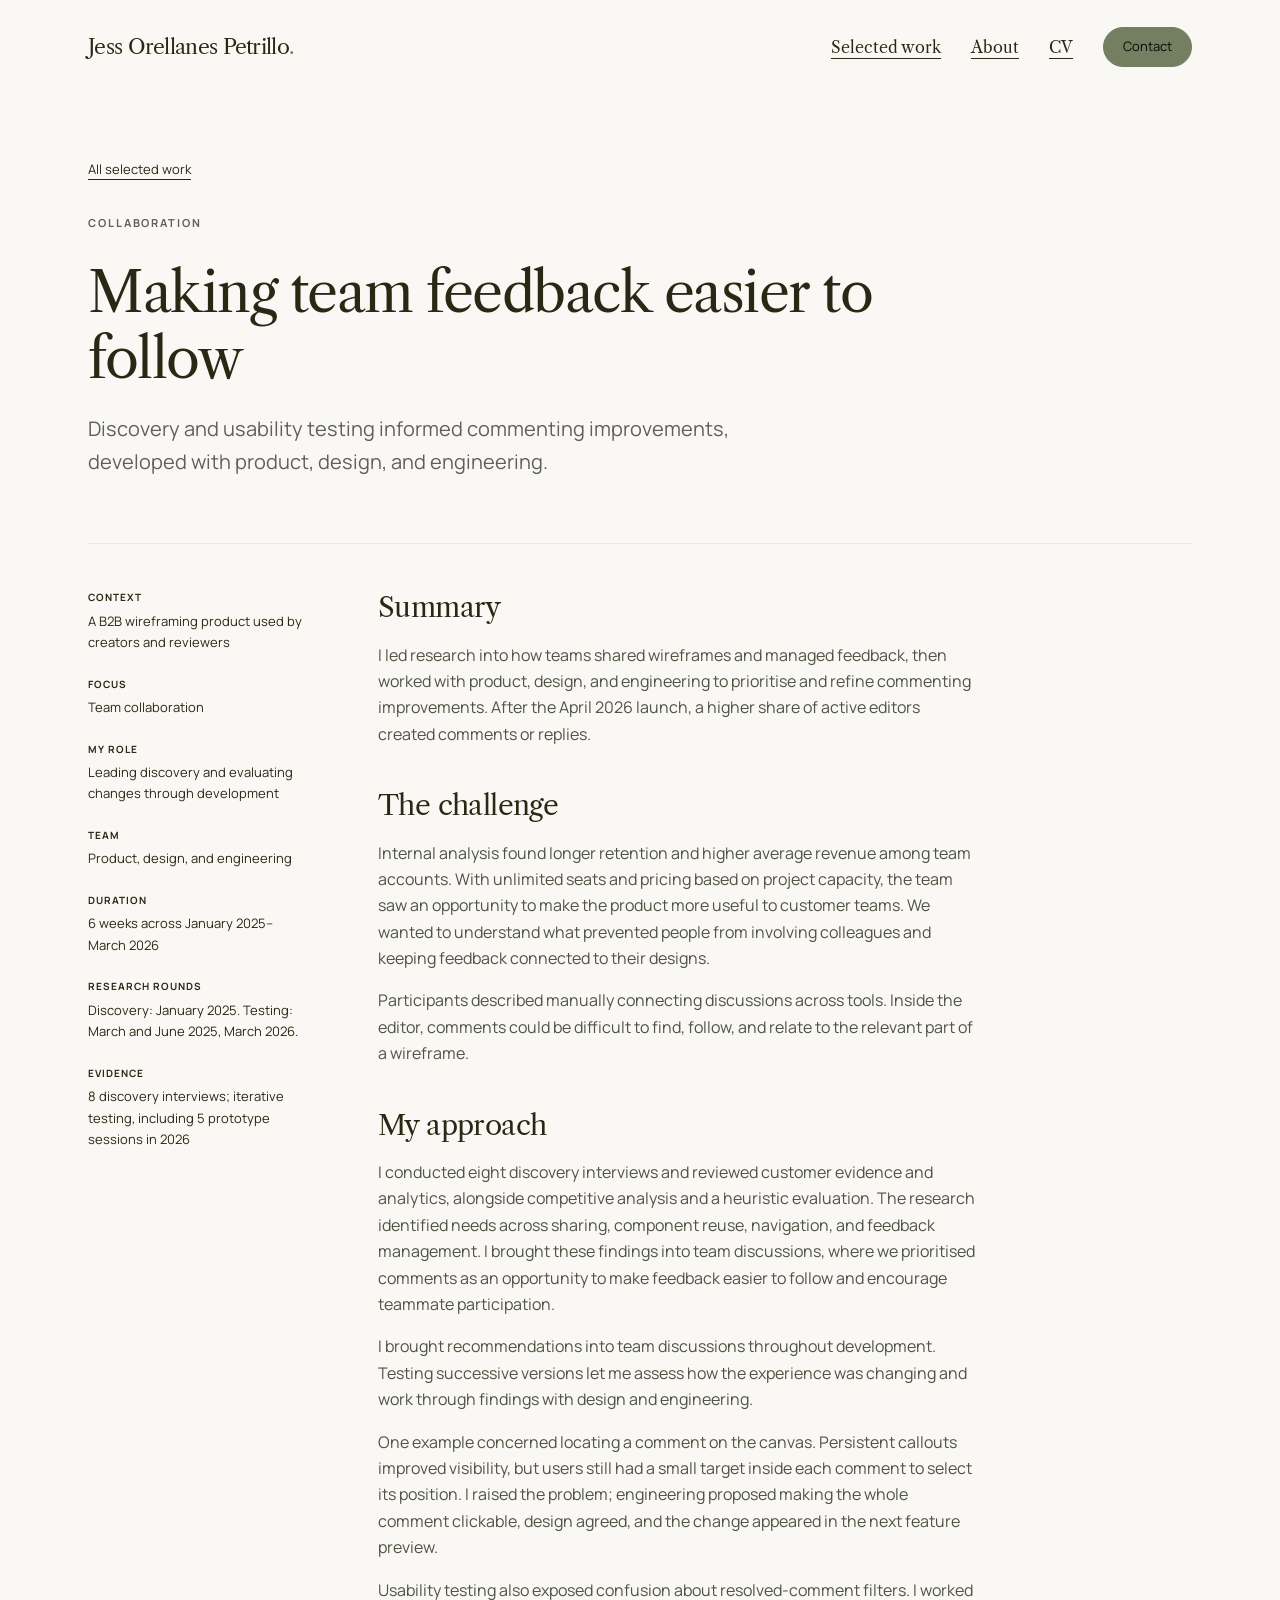
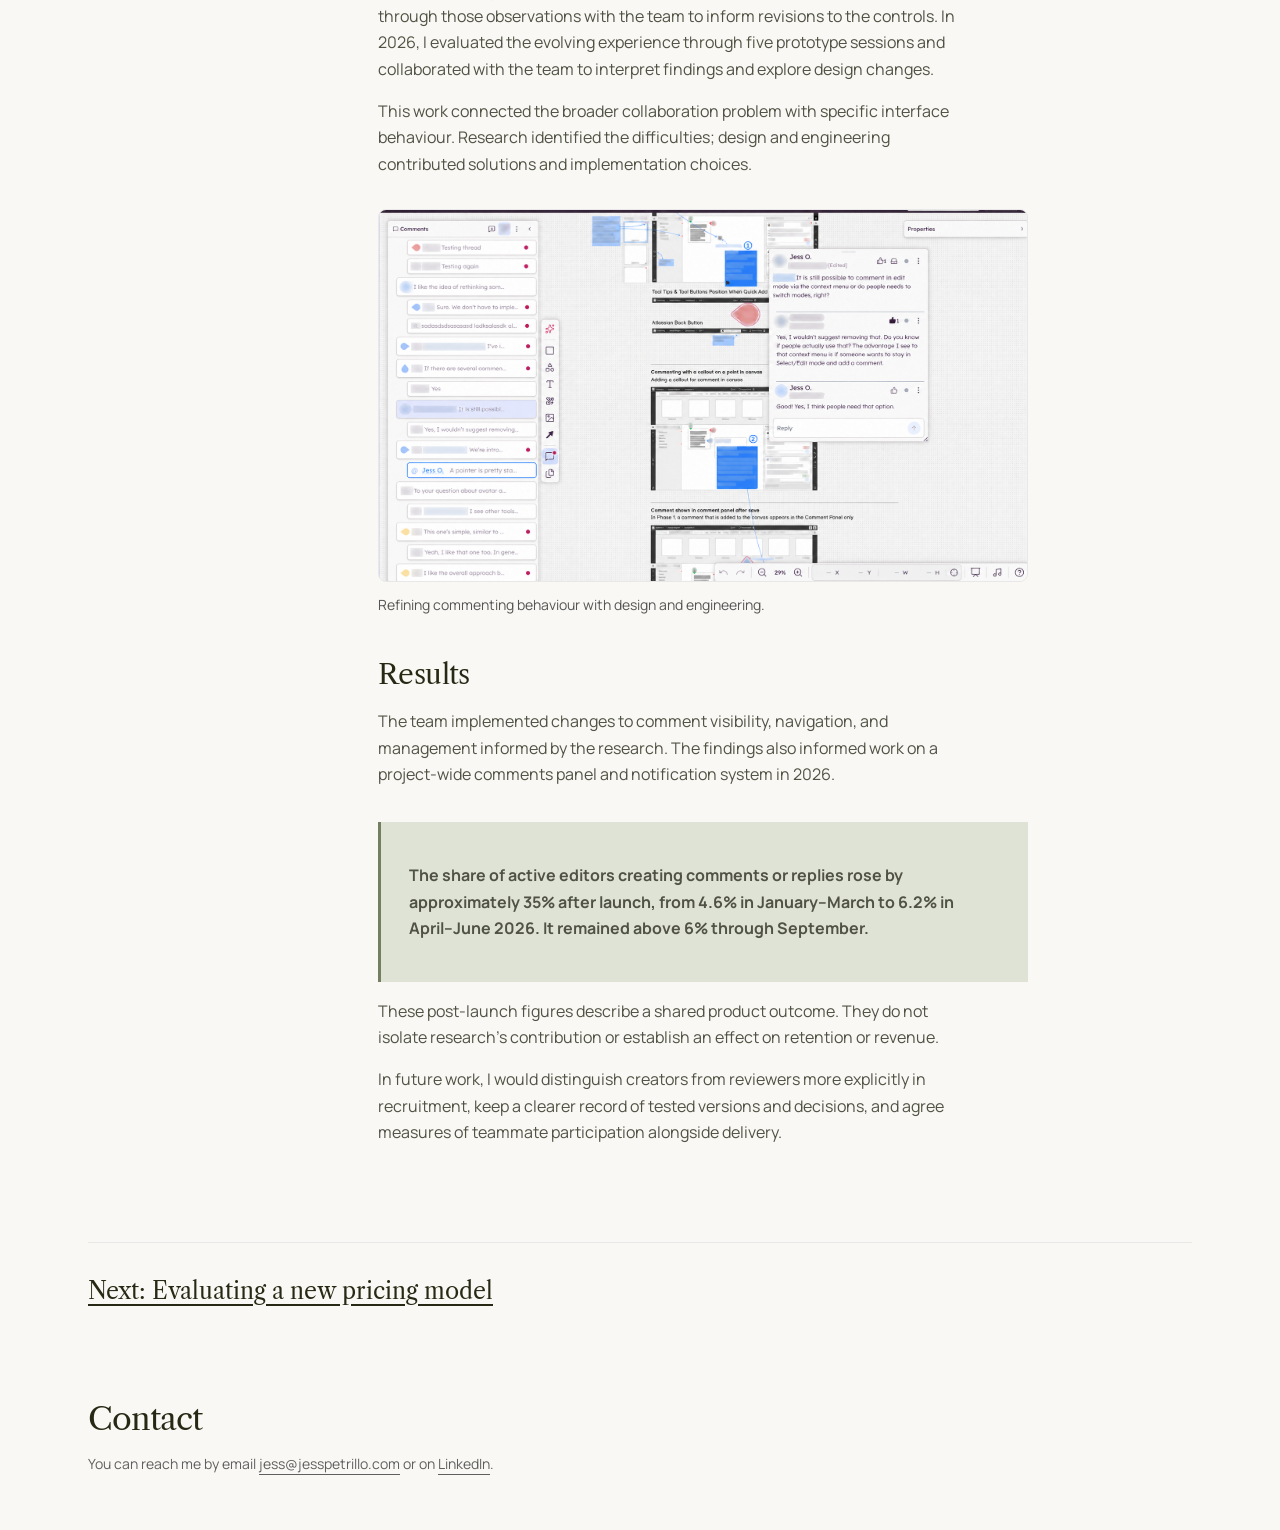
==== collaboration.html @ 315841e5 "Move portfolio site from ChatGPT Sites to GitHub Pages Replaces the 2021 placeholder with the curren" ====
<!doctype html><html lang="en"><head><meta charset="utf-8"><meta name="viewport" content="width=device-width,initial-scale=1"><title>Making team feedback easier to follow | Jess Orellanes Petrillo</title><meta name="description" content="Discovery and usability testing informed commenting improvements, developed with product, design, and engineering."><meta name="theme-color" content="#eae7dc"><link rel="icon" href="/assets/favicon.svg" type="image/svg+xml"><link rel="stylesheet" href="/assets/style.css"></head><body><a class="skip" href="#main">Skip to content</a><div class="wrap"><header><a class="brand" href="/">Jess Orellanes Petrillo<span>.</span></a><nav aria-label="Main navigation"><a href="/#work">Selected work</a><a href="/#about">About</a><a class="cv-nav" href="/assets/Jess-Orellanes-Petrillo-CV.pdf" target="_blank" rel="noopener">CV</a><a class="nav-contact" href="#contact">Contact</a></nav></header></div><main id="main" class="wrap"><section class="case-hero"><a class="back" href="/#work">All selected work</a><div class="eyebrow" style="margin-top:32px">Collaboration</div><h1>Making team feedback easier to follow</h1><p class="case-deck" style="--reading-measure:60.0ch">Discovery and usability testing informed commenting improvements, developed with product, design, and engineering.</p></section><div class="case-layout"><aside class="case-side" aria-label="Project overview"><p><strong>Context</strong>A B2B wireframing product used by creators and reviewers</p><p><strong>Focus</strong>Team collaboration</p><p><strong>My role</strong>Leading discovery and evaluating changes through development</p><p><strong>Team</strong>Product, design, and engineering</p><p><strong>Duration</strong>6 weeks across January 2025–March 2026</p><p><strong>Research rounds</strong>Discovery: January 2025. Testing: March and June 2025, March 2026.</p><p style="--reading-measure:60.0ch"><strong>Evidence</strong>8 discovery interviews; iterative testing, including 5 prototype sessions in 2026</p></aside><article class="case-body"><h2>Summary</h2><p style="--reading-measure:60.0ch">I led research into how teams shared wireframes and managed feedback, then worked with product, design, and engineering to prioritise and refine commenting improvements. After the April 2026 launch, a higher share of active editors created comments or replies.</p><h2>The challenge</h2><p style="--reading-measure:60.0ch">Internal analysis found longer retention and higher average revenue among team accounts. With unlimited seats and pricing based on project capacity, the team saw an opportunity to make the product more useful to customer teams. We wanted to understand what prevented people from involving colleagues and keeping feedback connected to their designs.</p><p style="--reading-measure:60.0ch">Participants described manually connecting discussions across tools. Inside the editor, comments could be difficult to find, follow, and relate to the relevant part of a wireframe.</p><h2>My approach</h2><p style="--reading-measure:60.0ch">I conducted eight discovery interviews and reviewed customer evidence and analytics, alongside competitive analysis and a heuristic evaluation. The research identified needs across sharing, component reuse, navigation, and feedback management. I brought these findings into team discussions, where we prioritised comments as an opportunity to make feedback easier to follow and encourage teammate participation.</p><p style="--reading-measure:60.0ch">I brought recommendations into team discussions throughout development. Testing successive versions let me assess how the experience was changing and work through findings with design and engineering.</p><p style="--reading-measure:60.0ch">One example concerned locating a comment on the canvas. Persistent callouts improved visibility, but users still had a small target inside each comment to select its position. I raised the problem; engineering proposed making the whole comment clickable, design agreed, and the change appeared in the next feature preview.</p><p style="--reading-measure:60.0ch">Usability testing also exposed confusion about resolved-comment filters. I worked through those observations with the team to inform revisions to the controls. In 2026, I evaluated the evolving experience through five prototype sessions and collaborated with the team to interpret findings and explore design changes.</p><p style="--reading-measure:60.0ch">This work connected the broader collaboration problem with specific interface behaviour. Research identified the difficulties; design and engineering contributed solutions and implementation choices.</p><figure class="case-stimulus"><a href="/assets/collaboration-comments.png" target="_blank" rel="noopener" aria-label="View full-size commenting discussion"><img src="/assets/collaboration-comments.png" alt="Comments panel and discussion about commenting behaviour alongside annotated interface examples." width="1658" height="949" loading="lazy"></a><figcaption>Refining commenting behaviour with design and engineering.</figcaption></figure><h2>Results</h2><p style="--reading-measure:60.0ch">The team implemented changes to comment visibility, navigation, and management informed by the research. The findings also informed work on a project-wide comments panel and notification system in 2026.</p><aside class="takeaway"><p style="--reading-measure:60.0ch"><strong>The share of active editors creating comments or replies rose by approximately 35% after launch, from 4.6% in January–March to 6.2% in April–June 2026. It remained above 6% through September.</strong></p></aside><p style="--reading-measure:60.0ch">These post-launch figures describe a shared product outcome. They do not isolate research’s contribution or establish an effect on retention or revenue.</p><p style="--reading-measure:60.0ch">In future work, I would distinguish creators from reviewers more explicitly in recruitment, keep a clearer record of tested versions and decisions, and agree measures of teammate participation alongside delivery.</p></article></div><a class="next-case" href="/pricing.html">Next: Evaluating a new pricing model</a></main><div class="wrap"><section class="contact" id="contact"><div><h2>Contact</h2><p>You can reach me by email <a href="mailto:jess@jesspetrillo.com">jess@jesspetrillo.com</a> or on <a href="https://www.linkedin.com/in/jessorellanes/">LinkedIn</a>.</p></div></section></div></body></html>
---- assets/style.css ----
@import url("/assets/fonts/fonts.css");

:root{--paper:#eae7dc;--ink:#282914;--muted:#5f5f5f;--line:#e8e8e8;--purple:#737f60;--lavender:#dfe3d6;--lime:#e5dfc8;--white:#f9f8f4}*{box-sizing:border-box}html{scroll-behavior:smooth;scroll-padding-top:30px}body{margin:0;background:var(--paper);color:var(--ink);font-family:'Manrope',Arial,sans-serif;font-size:17px;line-height:1.65}a{color:inherit;text-underline-offset:5px}a:hover{color:var(--purple)}a:focus-visible,summary:focus-visible{outline:3px solid var(--purple);outline-offset:6px}::selection{background:var(--lime)}.wrap{max-width:1200px;margin:auto;padding:0 48px}.skip{position:absolute;top:-100px}.skip:focus{top:0;background:white;z-index:10}header{display:flex;align-items:center;justify-content:space-between;gap:24px;padding:30px 0;border-bottom:1px solid var(--line)}.brand{font-weight:700;text-decoration:none;font-size:21px;letter-spacing:-.7px}.brand span{color:var(--purple)}nav{display:flex;gap:30px;align-items:center;font-size:14px}nav a{text-decoration:none}.nav-contact{border:1px solid var(--ink);padding:8px 18px;border-radius:30px}.eyebrow{font-size:11px;text-transform:uppercase;letter-spacing:1.9px;font-weight:700;color:var(--muted)}.hero{padding:78px 0 70px;display:grid;grid-template-columns:1.4fr 1fr;gap:65px;align-items:center}.hero h1{font-size:clamp(44px,4.7vw,67px);line-height:1.08;letter-spacing:-2.8px;font-weight:500;margin:23px 0 26px}em{font-family:'Libre Caslon Text','Libre Caslon Text',Georgia,serif;font-weight:400;color:var(--purple)}.hero p{font-size:18px;max-width:570px;color:var(--muted)}.actions{display:flex;flex-wrap:wrap;gap:23px;align-items:center;margin-top:30px}.button{display:inline-flex;gap:25px;align-items:center;background:var(--ink);color:white;border:1px solid var(--ink);border-radius:30px;padding:12px 23px;text-decoration:none;font-size:14px}.button:hover{background:var(--purple);color:white}.text-link{font-size:14px;font-weight:600}.note-row:last-child{padding-bottom:0}.section{padding:80px 0}.section-head{display:flex;justify-content:space-between;align-items:end;gap:40px;margin-bottom:34px}.section-head p{max-width:370px;font-size:15px;color:var(--muted);margin:0}.section h2,.about h2{font-size:42px;letter-spacing:-1.5px;line-height:1.15;font-weight:500;margin:12px 0 0}.work-grid{display:grid;grid-template-columns:1fr 1fr;gap:26px}.project{text-decoration:none;display:flex;flex-direction:column;align-items:start;border-top:1px solid var(--line);padding-top:0}.project:hover h3{text-decoration:underline;text-underline-offset:6px}.project .art{width:100%;height:235px;margin:0 0 22px;padding:25px;display:flex;align-items:center;justify-content:center;overflow:hidden}.art.ai{background:#dfe3d6}.art.collab{background:#e2dfd0}.art.pricing{background:#e8dfd0}.art.practice{background:#dbe0d2}.diagram{width:100%;max-width:340px;font-size:12px;line-height:1.4}.diagram .node{padding:14px 18px;border:1px solid #a1aa91;background:#f7f7ef;box-shadow:4px 4px 0 #cbd1bd}.diagram .arrow{text-align:center;font-size:21px;padding:6px}.diagram .node:last-child{background:#cbd2bb}.mini-window{background:var(--white);border:1px solid #a6ac96;width:85%;padding:20px;box-shadow:7px 7px 0 #cdd0bd}.window-bar{border-bottom:1px solid #d6d9cb;font-size:10px;padding-bottom:10px;margin-bottom:15px;letter-spacing:2px}.comment{border-left:3px solid #737f60;padding-left:12px;font-size:13px;margin-top:12px}.comment small{display:block;color:#656b59}.mini-prices{display:flex;gap:9px;align-items:center}.price{background:#fffaf5;border:1px solid #b8af97;padding:20px 12px;width:100px;min-height:125px;font-size:11px;text-align:center}.price.mid{background:#d6d8be;transform:translateY(-8px)}.price b{font-size:19px;display:block;margin:14px 0 7px;font-family:'Libre Caslon Text',Georgia,serif;font-weight:400}.loop{display:grid;grid-template-columns:1fr 1fr;gap:14px;transform:rotate(-3deg)}.loop span{border:1px solid #9aa78d;background:#f5f6ed;padding:15px 22px;font-size:13px}.project .meta{font-size:10px;text-transform:uppercase;letter-spacing:1.5px;color:var(--muted)}.project h3{font-size:26px;line-height:1.2;letter-spacing:-.7px;font-weight:500;margin:9px 0 12px}.project p{font-size:15px;line-height:1.6;color:var(--muted);margin:0 0 17px;max-width:470px}.project .read{font-size:13px;font-weight:700;margin-top:auto}.help{background:var(--ink);color:var(--paper)}.help .eyebrow,.help p{color:#eae7dc}.help em{color:#d0d8bd}.help-grid{display:grid;grid-template-columns:repeat(3,1fr);gap:40px;margin-top:40px}.help-grid article{border-top:1px solid #68705a;padding-top:20px}.help-grid .num{font-size:12px;color:#d0d8bd}.help-grid h3{font-size:23px;line-height:1.3;letter-spacing:-.4px;font-weight:400}.help-grid p{font-size:15px}.about{display:grid;grid-template-columns:1fr 1.25fr;gap:90px;padding:85px 0}.about p{color:var(--muted);font-size:16px;margin-top:0}.about .signature{font-family:'Libre Caslon Text',Georgia,serif;font-size:30px;color:var(--purple);margin-top:30px}.contact{border-top:1px solid var(--line);padding:55px 0 65px;display:flex;justify-content:space-between;align-items:center;gap:40px}.contact h2{font-size:36px;line-height:1.2;letter-spacing:-1px;font-weight:400;margin:0 0 12px}.contact p{font-size:14px;color:var(--muted);margin:0}footer{padding:22px 0;border-top:1px solid var(--line);display:flex;justify-content:space-between;font-size:11px;color:var(--muted)}footer a{margin-left:20px}.case-hero{padding:60px 0 45px;max-width:900px}.back{font-size:13px}.case-hero h1{font-size:clamp(36px,5vw,60px);font-weight:500;line-height:1.08;letter-spacing:-2px;margin:28px 0 20px}.case-deck{color:var(--muted);max-width:700px;font-size:20px}.case-layout{display:grid;grid-template-columns:220px 1fr;gap:70px;border-top:1px solid var(--line);padding:45px 0 80px}.case-side{font-size:13px}.case-side p{margin:0 0 22px}.case-side strong{display:block;font-size:10px;letter-spacing:1px;text-transform:uppercase;margin-bottom:5px}.case-body{max-width:720px}.case-body h2{font-size:29px;line-height:1.25;font-weight:500;letter-spacing:-.6px;margin:40px 0 16px}.case-body h2:first-child{margin-top:0}.case-body h3{font-size:21px;line-height:1.3;font-weight:500}.case-body p,.case-body li{font-size:16px;color:#505244}.case-body li{margin-bottom:8px}.case-body table{border-collapse:collapse;width:100%;font-size:14px;margin:25px 0}.case-body td,.case-body th{border-bottom:1px solid var(--line);padding:14px 12px;text-align:left}.takeaway{background:var(--lavender);padding:24px 28px;margin-top:35px;border-left:3px solid var(--purple)}.takeaway h2{font-size:23px;margin:0 0 12px}.next-case{display:block;padding:30px 0;border-top:1px solid var(--line);font-size:23px;text-decoration:none}.diagram-label{font-size:10px;color:var(--muted);text-transform:uppercase;letter-spacing:1px;margin-top:12px}.case-body .art{padding:25px;background:var(--lavender);margin:30px 0}.case-body .diagram{margin:auto}@media(max-width:900px){.wrap{padding:0 30px}.hero{gap:35px}.hero h1{font-size:49px}.about{gap:40px}.case-layout{grid-template-columns:160px 1fr;gap:35px}}@media(max-width:650px){.wrap{padding:0 22px}header{padding:22px 0;align-items:start}.brand{font-size:18px;max-width:165px;line-height:1.25}nav{gap:16px;font-size:12px;flex-wrap:wrap;justify-content:end;max-width:195px}.nav-contact{border:0;padding:0}nav .cv-nav{display:none}.hero{grid-template-columns:1fr;padding:48px 0;gap:40px}.hero h1{font-size:46px;letter-spacing:-1.8px}.hero p{font-size:17px}.section{padding:55px 0}.section-head{display:block}.section-head p{margin-top:20px}.section h2,.about h2{font-size:35px}.work-grid{grid-template-columns:1fr;gap:35px}.project .art{height:220px}.help-grid{grid-template-columns:1fr;gap:15px;margin-top:30px}.help-grid h3{margin:10px 0}.about{grid-template-columns:1fr;gap:28px;padding:55px 0}.contact{display:block;padding:45px 0}.contact .button{margin-top:25px}.contact h2{font-size:31px}footer{gap:20px;font-size:10px}.case-hero{padding-top:35px}.case-layout{grid-template-columns:1fr;gap:25px}.case-side{display:grid;grid-template-columns:1fr 1fr;gap:10px}.case-side p{margin:0 0 12px}.case-deck{font-size:18px}.case-body table{font-size:12px}.case-body td,.case-body th{padding:10px 6px}}@media(prefers-reduced-motion:reduce){html{scroll-behavior:auto}}

/* Editorial palette and typography, with a restrained reading measure. */
body{background:#f9f8f4;font-family:'Manrope',Arial,sans-serif}
header{border-bottom:0;padding:27px 0}
.brand,nav,h1,h2,h3,.signature,.next-case{font-family:'Libre Caslon Text',Georgia,serif;font-weight:400}
.brand{font-size:21px;letter-spacing:-.7px}
nav{font-size:16px}
.nav-contact{border:0;padding:0}
.hero{display:block;padding:72px 0 65px;min-height:420px;position:relative}
.hero:before{content:'';position:absolute;inset:-100px calc((1104px - 100vw)/2) 0;background:#eae7dc;z-index:-1}
.hero h1{max-width:960px;font-size:60px;line-height:1.18;font-weight:400;letter-spacing:-2px;margin:0 0 23px}
.hero p{font-size:19px;max-width:58ch;margin:0;color:#5f5f5f}
.actions{margin-top:27px;gap:30px}
.text-link{font-size:14px;font-weight:500}
.section h2,.about h2{font-size:39px;font-weight:400;letter-spacing:-1.2px;line-height:1.25}
em{color:inherit;font-style:normal;font-family:inherit}
.section-head p{max-width:36ch}
.project h3{font-size:27px;font-weight:400;line-height:1.3}
.project p{font-size:14px}
.help{background:var(--paper);color:var(--ink)}
.help .eyebrow{color:var(--purple)}.help p{color:var(--muted)}
.help em{color:inherit}
.help-grid article{border-color:var(--line)}
.help-grid .num{color:var(--purple)}
.help-grid h3{font-size:24px;font-weight:400}
.about .signature{color:#737f60}
p,li{max-inline-size:52ch}
.case-body{max-width:52ch}
.case-body h2{font-weight:400;font-size:28px;line-height:1.3}
.case-body p,.case-body li{color:#505244;max-inline-size:52ch}
.case-hero h1{max-width:24ch;font-size:55px;line-height:1.2;font-weight:400;letter-spacing:-1.5px}
.case-deck{max-width:55ch}
.button{background:#737f60;border-color:#737f60}
.button:hover{background:#282914}
.contact h2{font-size:34px;line-height:1.3}
@media(min-width:1200px){.hero:before{inset-inline:calc((1104px - 100vw)/2)}}
@media(max-width:1199px){.hero:before{inset-inline:-48px}}
@media(max-width:900px){.hero:before{inset-inline:-30px}.hero h1{font-size:53px;max-width:780px}.hero{padding:65px 0 55px;min-height:410px}.brand{max-width:230px}.case-hero h1{font-size:46px}}
@media(max-width:650px){header{padding:23px 0;gap:20px}.brand{font-size:19px;max-width:155px;line-height:1.25}nav{font-size:13px;max-width:160px;gap:12px 18px}.hero{padding:48px 0 43px;min-height:360px}.hero:before{inset-inline:-22px}.hero h1{font-size:39px;line-height:1.22;letter-spacing:-1.3px;max-width:19ch}.hero p{font-size:16px;max-width:29ch}.actions{gap:25px;margin-top:25px}.section h2,.about h2{font-size:32px}.section-head{margin-bottom:28px}.section-head p{max-width:34ch}.case-hero h1{font-size:36px;letter-spacing:-1px}.project h3{font-size:25px}.contact h2{font-size:29px}.case-layout{gap:30px}}

/* Portrait supplied by Jess; preserve the original image. */
.hero{display:grid;grid-template-columns:minmax(0,1fr) 300px;align-items:center;gap:65px;padding-block:60px}
.hero h1{font-size:49px;line-height:1.2;letter-spacing:-1.6px}
.hero p{font-size:17px}
.hero-portrait{display:block;width:100%;height:auto;aspect-ratio:1;object-fit:cover;border-radius:2px}
@media(max-width:1000px) and (min-width:651px){.hero{grid-template-columns:minmax(0,1fr) 250px;gap:38px}.hero h1{font-size:42px}}
@media(max-width:650px){.hero{grid-template-columns:1fr;gap:30px;padding-block:40px}.hero h1{font-size:37px;letter-spacing:-1.2px}.hero p{font-size:16px}.hero-portrait{width:180px}}

/* Keep the section title and its introduction in one visual group. */
.section-head{display:block;margin-bottom:42px}
.section-head p{margin:18px 0 0;max-width:52ch}
@media(max-width:650px){.section-head{margin-bottom:34px}.section-head p{margin-top:16px}}

/* A personal welcome and a simple matted portrait frame. */
.hero .hero-intro{font-family:'Libre Caslon Text',Georgia,serif;font-size:25px;line-height:1.3;color:#737f60;margin:0 0 17px}
.hero-portrait{padding:10px;background:#f9f8f4;border:1px solid #737f60;box-shadow:7px 7px 0 #c7cbb8}
@media(max-width:650px){.hero .hero-intro{font-size:23px;margin-bottom:15px}.hero-portrait{padding:7px;box-shadow:5px 5px 0 #c7cbb8}}

/* A soft, subtly asymmetric outline for the personal portrait. */
.hero-portrait{border-radius:44% 40% 36% 42% / 36% 42% 38% 44%;box-shadow:8px 9px 0 #c7cbb8,0 14px 26px rgba(48,40,32,.06)}
@media(max-width:650px){.hero-portrait{box-shadow:5px 6px 0 #c7cbb8,0 9px 18px rgba(48,40,32,.05)}}

/* An upright rounded photograph, held with a small paper-tape detail. */
.portrait-frame{position:relative;margin:0;width:100%;transform:none}
.portrait-frame:before{content:'';position:absolute;z-index:1;top:-13px;left:50%;width:94px;height:31px;transform:translateX(-50%);background:linear-gradient(0deg,rgba(222,218,209,.9) 0 49%,rgba(249,248,241,.94) 50% 100%);clip-path:polygon(4% 0,97% 0,100% 17%,97% 34%,100% 52%,97% 73%,99% 100%,3% 100%,0 78%,3% 57%,0 36%,3% 17%)}
.portrait-frame .hero-portrait{display:block;width:100%;height:auto;aspect-ratio:5/6;object-fit:cover;object-position:50% center;padding:0;border:0;border-radius:34px;background:transparent;box-shadow:0 15px 30px rgba(48,40,32,.12);transform:none}
@media(max-width:650px){.portrait-frame{width:190px;margin-top:8px}.portrait-frame .hero-portrait{border-radius:25px;box-shadow:0 10px 22px rgba(48,40,32,.1)}.portrait-frame:before{width:69px;height:25px;top:-10px}}

/* A small olive pushpin and a slight, relaxed tilt. */
.portrait-frame{transform:rotate(-3deg);transform-origin:50% 8px}
.portrait-frame:before{top:-5px;width:19px;height:19px;border-radius:50%;clip-path:none;background:radial-gradient(circle at 34% 28%,#c4cbae 0%,#879568 35%,#4c593a 78%);box-shadow:2px 3px 3px rgba(48,40,32,.3);z-index:3}
.portrait-frame:after{content:'';position:absolute;top:10px;left:50%;width:3px;height:11px;background:linear-gradient(90deg,#c1bfb3,#716f64);border-radius:0 0 2px 2px;transform:translateX(-50%) rotate(-22deg);transform-origin:top center;box-shadow:2px 2px 2px rgba(48,40,32,.2);z-index:2}
@media(max-width:650px){.portrait-frame:before{top:-5px;width:16px;height:16px}.portrait-frame:after{top:8px;height:9px}}

/* Restore paper tape while keeping the current portrait and tilt. */
.portrait-frame:before{top:-13px;width:94px;height:31px;border-radius:0;background:linear-gradient(0deg,rgba(222,218,209,.9) 0 49%,rgba(249,248,241,.94) 50% 100%);clip-path:polygon(4% 0,97% 0,100% 17%,97% 34%,100% 52%,97% 73%,99% 100%,3% 100%,0 78%,3% 57%,0 36%,3% 17%);box-shadow:none}
.portrait-frame:after{content:none}
@media(max-width:650px){.portrait-frame:before{width:69px;height:25px;top:-10px}}

/* Exact requested olive fill and pale divider, with darker olive for small text. */
:root{--accent:rgb(115,127,96);--purple:var(--accent);--line:rgb(232,232,232)}
.help .eyebrow,.help-grid .num{color:#526141}
a:hover{color:#526141}
.button{background:var(--accent);border-color:var(--accent);color:#080a06}
.button:hover{background:#526141;color:white}

.contact-email{font-size:17px;font-weight:400}
@media(max-width:650px){.contact-email{display:inline-block;margin-top:22px}}

/* A compact navigation button and a viewport-aware personal introduction. */
.nav-contact{display:inline-flex;align-items:center;justify-content:center;background:var(--accent);color:#080a06;border:1px solid var(--accent);border-radius:24px;padding:7px 19px;text-decoration:none;min-height:40px;font-family:'Manrope',Arial,sans-serif;font-size:13px;line-height:1.2}
.nav-contact:hover{background:#526141;border-color:#526141;color:white}
.home{--header-height:84px}
.home header{height:var(--header-height);padding-block:0}
.home .hero{height:calc(100svh - var(--header-height));min-height:0;padding:clamp(18px,5svh,50px) 0 16px;grid-template-columns:minmax(0,1fr) min(28vw,300px);grid-template-rows:minmax(0,1fr) auto;column-gap:65px;row-gap:24px}
.home .hero:before{top:calc(-1 * var(--header-height))}
.home .hero-copy{min-width:0}
.home .hero .actions{margin-top:24px}
.home .portrait-frame{width:100%;max-width:300px;justify-self:center;align-self:center}
.hero-explore{grid-column:1/-1;align-self:end;justify-self:center;display:flex;flex-direction:column;align-items:center;gap:3px;color:#526141;text-decoration:none;font-size:13px;line-height:1.3;padding:6px 22px;min-height:50px;text-align:center}
.hero-explore:hover{color:var(--ink)}
.down-arrow{font-size:25px;line-height:1}
@media(min-width:651px) and (max-width:1000px){.home .hero{column-gap:35px}.home .hero h1{font-size:clamp(36px,4.5vw,45px)}.home .hero p{font-size:16px}.home .hero .hero-intro{font-size:24px}}
@media(max-width:650px){
 .home{--header-height:88px}
 header{align-items:center}.nav-contact{padding:6px 14px;min-height:34px;font-size:12px}
 .home .hero{grid-template-columns:1fr;grid-template-rows:auto minmax(0,1fr) auto;padding:24px 0 10px;row-gap:14px}
 .home .hero h1{font-size:clamp(28px,8.5vw,35px);line-height:1.15;letter-spacing:-1px;margin-bottom:14px;max-width:24ch}
 .home .hero .hero-intro{font-size:22px;margin-bottom:12px}
 .home .hero-copy>p:not(.hero-intro){font-size:14px;line-height:1.45;max-width:34ch}
 .home .hero .actions{margin-top:14px}
 .home .portrait-frame{width:min(42vw,22svh,185px);margin:0;align-self:center}
 .hero-explore{min-height:46px;font-size:12px;padding-block:4px}
}
@media(max-width:650px) and (max-height:650px){
 .home{--header-height:78px}
 .home .hero{padding-top:14px;row-gap:8px}
 .home .hero h1{font-size:28px;line-height:1.12;margin-bottom:11px}
 .home .hero .hero-intro{font-size:20px;margin-bottom:8px}
 .home .hero .actions{margin-top:10px}
 .home .portrait-frame{width:min(33vw,18svh,124px)}
}
@media(min-width:651px) and (max-height:550px){
 .home{--header-height:64px}
 .home .hero{padding-block:12px;row-gap:8px;column-gap:35px;grid-template-columns:minmax(0,1fr) min(25vw,190px)}
 .home .hero h1{font-size:32px;line-height:1.12;margin-bottom:12px;max-width:26ch}
 .home .hero .hero-intro{font-size:20px;margin-bottom:8px}
 .home .hero-copy>p:not(.hero-intro){font-size:13px;line-height:1.4}
 .home .hero .actions{margin-top:10px}
 .home .portrait-frame{width:min(22vw,calc((100svh - 150px)*.8333),190px)}
 .hero-explore{min-height:38px;font-size:12px;padding-block:0}
 .down-arrow{font-size:22px}
}
@media(max-width:650px) and (max-height:480px){
 .home{--header-height:64px}
 .home .hero{grid-template-columns:minmax(0,1fr) 80px;grid-template-rows:minmax(0,1fr) auto;column-gap:16px;padding-top:10px}
 .home .hero h1{font-size:23px;line-height:1.1}
 .home .hero .hero-intro{font-size:18px}
 .home .hero-copy>p:not(.hero-intro){font-size:12px}
 .home .portrait-frame{width:80px}
 .hero-explore{min-height:34px}
}

/* Let project artwork shrink with narrow phone layouts. */
.project{min-width:0}
.mini-prices{width:100%;max-width:318px}
.price{flex:1;min-width:0;width:auto;padding-inline:8px}
@media(max-width:650px){.work-grid{grid-template-columns:minmax(0,1fr)}}
@media(max-width:360px){.home header .brand{font-size:16px;letter-spacing:-.4px}}

/* Layout and spacing from Jess's supplied portfolio wireframe. */
.home .wrap{max-width:1240px;padding-inline:44px}
.home .masthead{max-width:1380px;padding-inline:28px}
.home .hero-wrap{max-width:1120px;padding-inline:32px}
.home .hero{height:auto;min-height:360px;padding:30px 0 48px;grid-template-columns:minmax(0,1fr) 250px;grid-template-rows:auto;column-gap:90px;row-gap:0;align-items:center}
.home .hero:before{inset-inline:calc((1056px - 100vw)/2);top:calc(-1 * var(--header-height))}
.home .hero h1{font-size:46px;line-height:1.15;max-width:22ch;margin-bottom:25px}
.home .hero .hero-intro{font-size:20px;margin-bottom:13px}
.home .hero-copy>p:not(.hero-intro){font-size:16px;max-width:52ch}
.home .portrait-frame{width:250px;max-width:100%;margin:0}
.work-surface,.about-surface{background:#fff}
.home #work{padding:42px 0 68px}
.home .section-head{margin-bottom:48px}
.section-title{display:flex;align-items:center;gap:30px}
.home .section-title h2{margin:0;font-size:34px;line-height:1.2;white-space:nowrap}
.section-rule{height:1px;background:var(--line);flex:1}
.home .section-head p{margin-top:27px;max-width:52ch;font-size:15px}
.home .work-grid{column-gap:38px;row-gap:66px}
.home .project{border:0}
.home .project .art{height:200px;margin-bottom:18px;background:#efefe6;border-radius:4px;padding:22px}
.home .project .diagram{max-width:none}
.home .mini-window{width:100%;box-shadow:none;padding:16px}
.home .window-bar{padding-bottom:8px;margin-bottom:10px}
.home .comment{margin-top:10px}
.home .mini-prices{max-width:none;gap:12px}
.home .price{min-height:100px;padding:13px 8px}
.home .price.mid{transform:none}
.home .price b{font-size:18px;margin:8px 0 5px}
.home .loop{width:100%;transform:none;gap:12px}
.home .loop span{padding:13px 15px}
.home .project h3{font-size:25px;line-height:1.22;margin:8px 0 12px}
.home .project p{font-size:14px;line-height:1.5;margin-bottom:20px}
.home .project .read{font-size:13px;text-decoration:underline;text-underline-offset:4px;font-weight:500}
.home .help{padding:64px 0 88px}
.home .help h2{font-size:33px;line-height:1.25;max-width:none;margin:8px 0 0}
.home .help-grid{gap:34px;margin-top:42px}
.home .help-grid article{border:0;padding-top:0}
.home .help-grid h3{font-size:20px;line-height:1.3;margin:10px 0 12px}
.home .help-grid p{font-size:14px;line-height:1.5;margin:0}
.home .about{grid-template-columns:minmax(0,.8fr) minmax(0,1.5fr);gap:75px;padding:78px 0 82px}
.home .about h2{font-size:34px;line-height:1.25;margin-top:10px}
.home .about p{font-size:15px;line-height:1.55;margin-bottom:15px}
.home .about .text-link{display:inline-block;margin-top:8px}
.contact{display:block;border:0;padding:58px 0 55px}
.contact h2{font-size:32px;margin-bottom:12px}
.contact p{max-inline-size:65ch}
footer{justify-content:center;border:0;padding:23px 0;font-size:12px;text-align:center}
@media(min-width:651px) and (max-width:1000px){
 .home .hero{min-height:330px;grid-template-columns:minmax(0,1fr) 215px;column-gap:45px;padding-block:28px 42px}
 .home .hero h1{font-size:37px}
 .home .portrait-frame{width:215px}
 .home .hero:before{inset-inline:-32px}
 .home .wrap{padding-inline:32px}
 .home .about{gap:40px}
 .home .help h2{font-size:29px}
 .home .help-grid{gap:25px}
 .home .project h3{font-size:23px}
}
@media(max-width:650px){
 .home .wrap{padding-inline:22px}
 .home .masthead{padding-inline:22px}
 .home .hero{height:auto;min-height:0;grid-template-columns:minmax(0,1fr) 110px;grid-template-rows:auto;column-gap:20px;padding:30px 0 40px}
 .home .hero:before{inset-inline:-22px}
 .home .hero h1{font-size:29px;line-height:1.14;margin-bottom:16px;max-width:24ch}
 .home .hero .hero-intro{font-size:20px;margin-bottom:10px}
 .home .hero-copy>p:not(.hero-intro){font-size:13px;line-height:1.5}
 .home .portrait-frame{width:110px;align-self:center}
 .home #work{padding:34px 0 48px}
 .home .section-title h2{font-size:29px}
 .section-title{gap:20px}
 .home .section-head{margin-bottom:32px}
 .home .section-head p{font-size:14px;margin-top:20px}
 .home .work-grid{row-gap:42px}
 .home .project .art{height:180px;padding:18px}
 .home .project h3{font-size:23px}
 .home .help{padding:45px 0 50px}
 .home .help h2{font-size:28px}
 .home .help-grid{margin-top:30px;gap:30px}
 .home .help-grid h3{font-size:22px}
 .home .about{grid-template-columns:1fr;gap:25px;padding:48px 0 52px}
 .home .about h2{font-size:30px;max-width:18ch}
 .contact{padding:42px 0 38px}
 .contact h2{font-size:29px}
 footer{font-size:11px;padding:22px 0}
}
@media(max-width:380px){
 .home .hero{grid-template-columns:1fr;gap:25px;padding-top:22px}
 .home .hero h1{font-size:29px;max-width:23ch}
 .home .portrait-frame{width:122px;justify-self:center}
}
@media(min-width:651px) and (max-height:550px){
 .home .hero{min-height:0;grid-template-columns:minmax(0,1fr) 150px;padding-block:22px;column-gap:36px}
 .home .hero h1{font-size:31px;margin-bottom:15px}
 .home .portrait-frame{width:150px}
 .home .hero .hero-intro{font-size:19px;margin-bottom:8px}
}

/* Reading measure calibrated against the actual Manrope font: about 75 characters. */
:root{--reading-measure:60ch}
p,li{max-inline-size:var(--reading-measure)}
.case-body{font-size:16px;max-width:var(--reading-measure);min-width:0}
.case-body p,.case-body li{max-inline-size:var(--reading-measure)}
.case-deck{max-width:var(--reading-measure);max-inline-size:var(--reading-measure)}
.home .section-head p,.home .project p,.home .about p,.contact p{max-width:var(--reading-measure);max-inline-size:var(--reading-measure)}
.home .help-grid{display:flex;flex-direction:column;gap:32px}
.home .help-grid article{display:grid;grid-template-columns:minmax(0,1fr) minmax(0,60ch);column-gap:55px;row-gap:8px;font-size:16px;align-content:start}
.home .help-grid .num{grid-column:1;grid-row:1}
.home .help-grid h3{grid-column:1;grid-row:2;margin:0;font-size:23px}
.home .help-grid p{grid-column:2;grid-row:1/3;font-size:16px;line-height:1.55;max-width:var(--reading-measure);max-inline-size:var(--reading-measure);margin:0}
@media(max-width:1100px) and (min-width:651px){.home .work-grid{grid-template-columns:minmax(0,1fr)}.home .project .art{max-width:650px}}
@media(max-width:1000px){
 .case-layout{grid-template-columns:minmax(0,1fr);gap:32px}
 .case-side{display:grid;grid-template-columns:repeat(3,minmax(0,1fr));gap:20px}
 .case-side p{margin:0}
 .home .about{grid-template-columns:minmax(0,1fr);gap:28px}
 .home .about h2{max-width:25ch}
 .home .help-grid article{grid-template-columns:minmax(0,1fr);gap:8px}
 .home .help-grid .num,.home .help-grid h3,.home .help-grid p{grid-column:1;grid-row:auto}
 .home .help-grid p{margin-top:5px}
}
@media(max-width:650px){.case-side{grid-template-columns:repeat(2,minmax(0,1fr))}.home .help-grid{gap:30px}.home .help-grid h3{font-size:22px}.home .help-grid p{font-size:15px}}

/* Allow small paragraph-specific optical corrections within the shared reading column. */
.case-body{max-width:65ch}
.home .help-grid article{grid-template-columns:minmax(0,1fr) minmax(0,65ch)}
@media(max-width:1000px){.home .help-grid article{grid-template-columns:minmax(0,1fr)}}

/* Restore responsive columns for the three ways Jess can help. */
.home .help-grid{display:grid;grid-template-columns:repeat(3,minmax(0,1fr));gap:34px;margin-top:42px}
.home .help-grid article{display:block;min-width:0;font-size:14px}
.home .help-grid .num{display:block}
.home .help-grid h3{font-size:20px;line-height:1.3;margin:10px 0 12px}
.home .help-grid p{font-size:14px;line-height:1.5;margin:0;max-width:100%;max-inline-size:100%}
@media(min-width:651px) and (max-width:900px){.home .help-grid{grid-template-columns:repeat(2,minmax(0,1fr));gap:32px}}
@media(max-width:650px){.home .help-grid{grid-template-columns:minmax(0,1fr);gap:30px;margin-top:30px}.home .help-grid h3{font-size:22px}.home .help-grid p{font-size:15px}}

.home .hero-copy>p.hero-location{margin-top:6px}

/* Research screenshots supplied for the pricing case. */
.home .project .art.project-screenshot{padding:16px;background:#f5f5f3}
.home .project .project-screenshot img{display:block;width:100%;height:100%;object-fit:contain}
.case-stimulus{margin:32px 0 40px;min-width:0}
.case-stimulus a{display:block;border:1px solid #e8e8e8;border-radius:8px;overflow:hidden}
.case-stimulus img{display:block;width:100%;height:auto}
.case-stimulus figcaption{margin-top:12px;font-size:14px;line-height:1.55;color:#555}

/* Text links use underlines instead of directional arrows. */
nav a:not(.nav-contact),.back,.next-case,.text-link,.project .read{ text-decoration:underline;text-underline-offset:5px }
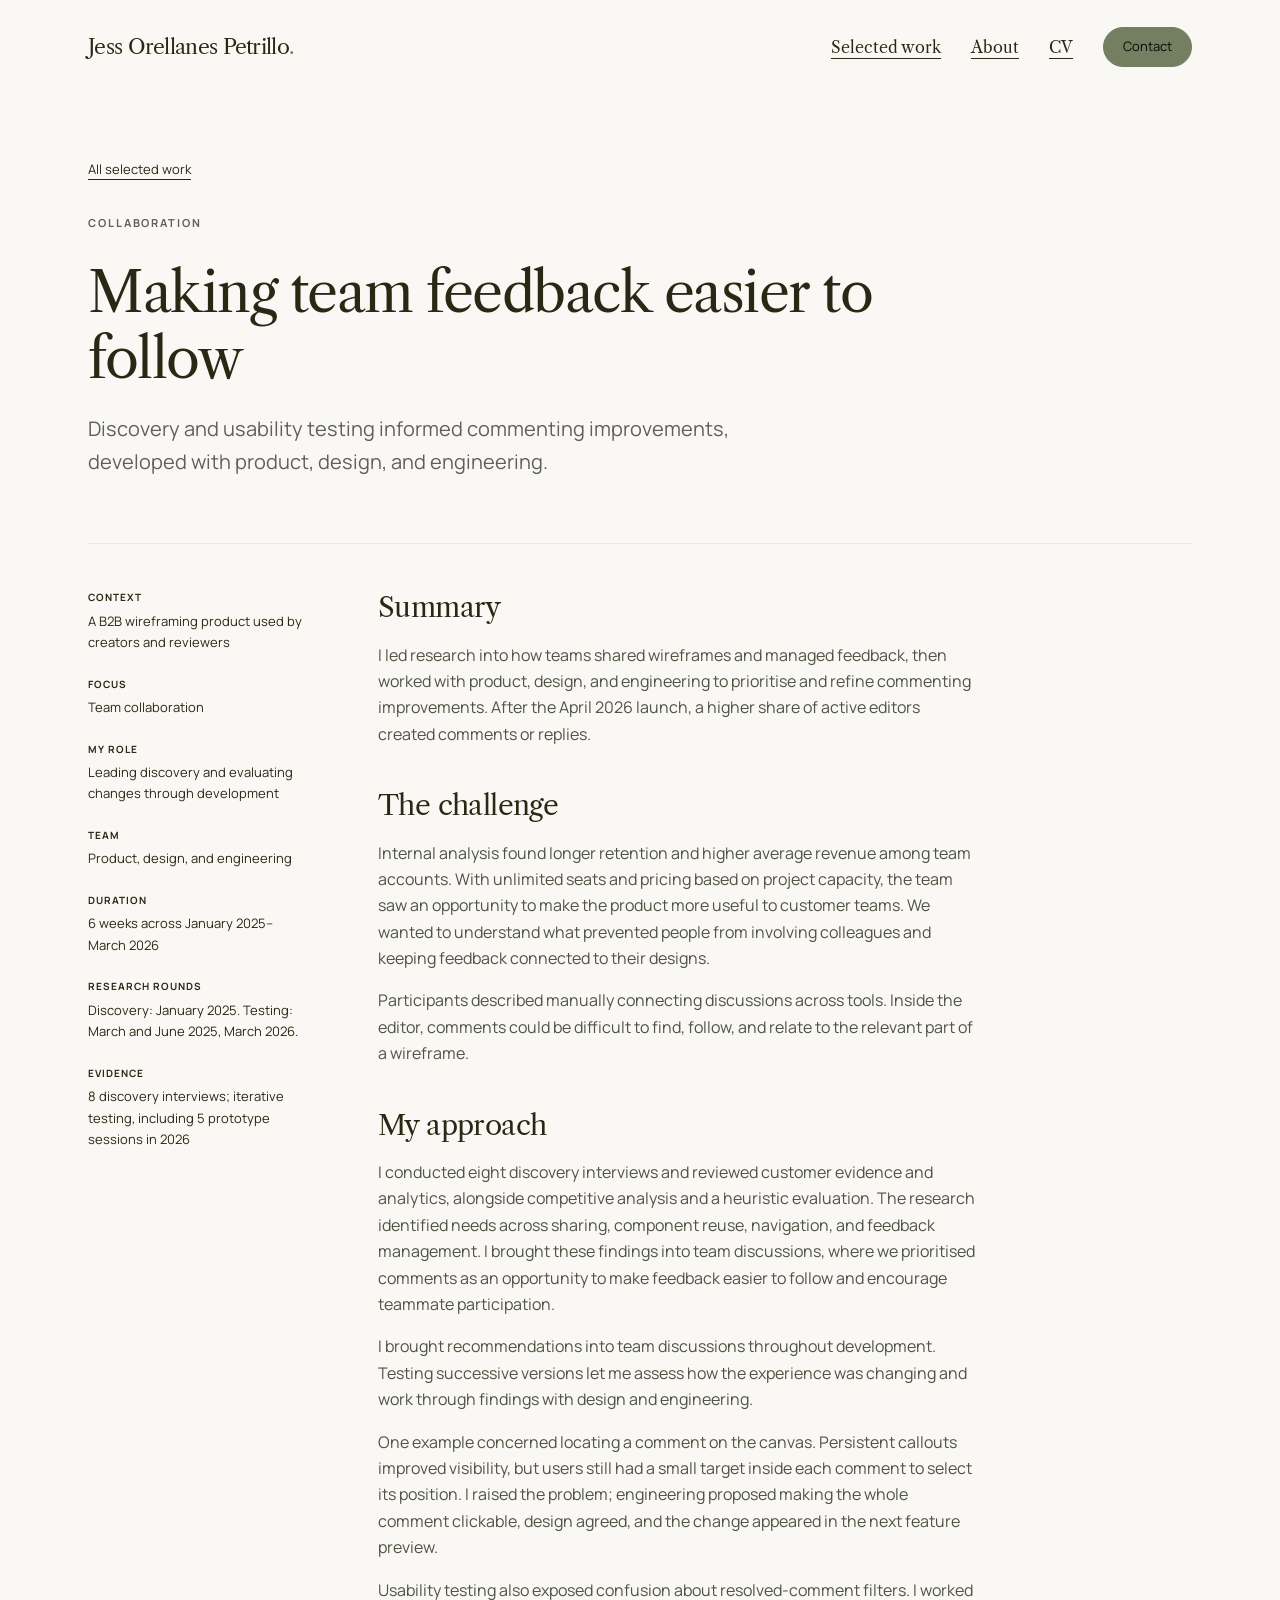
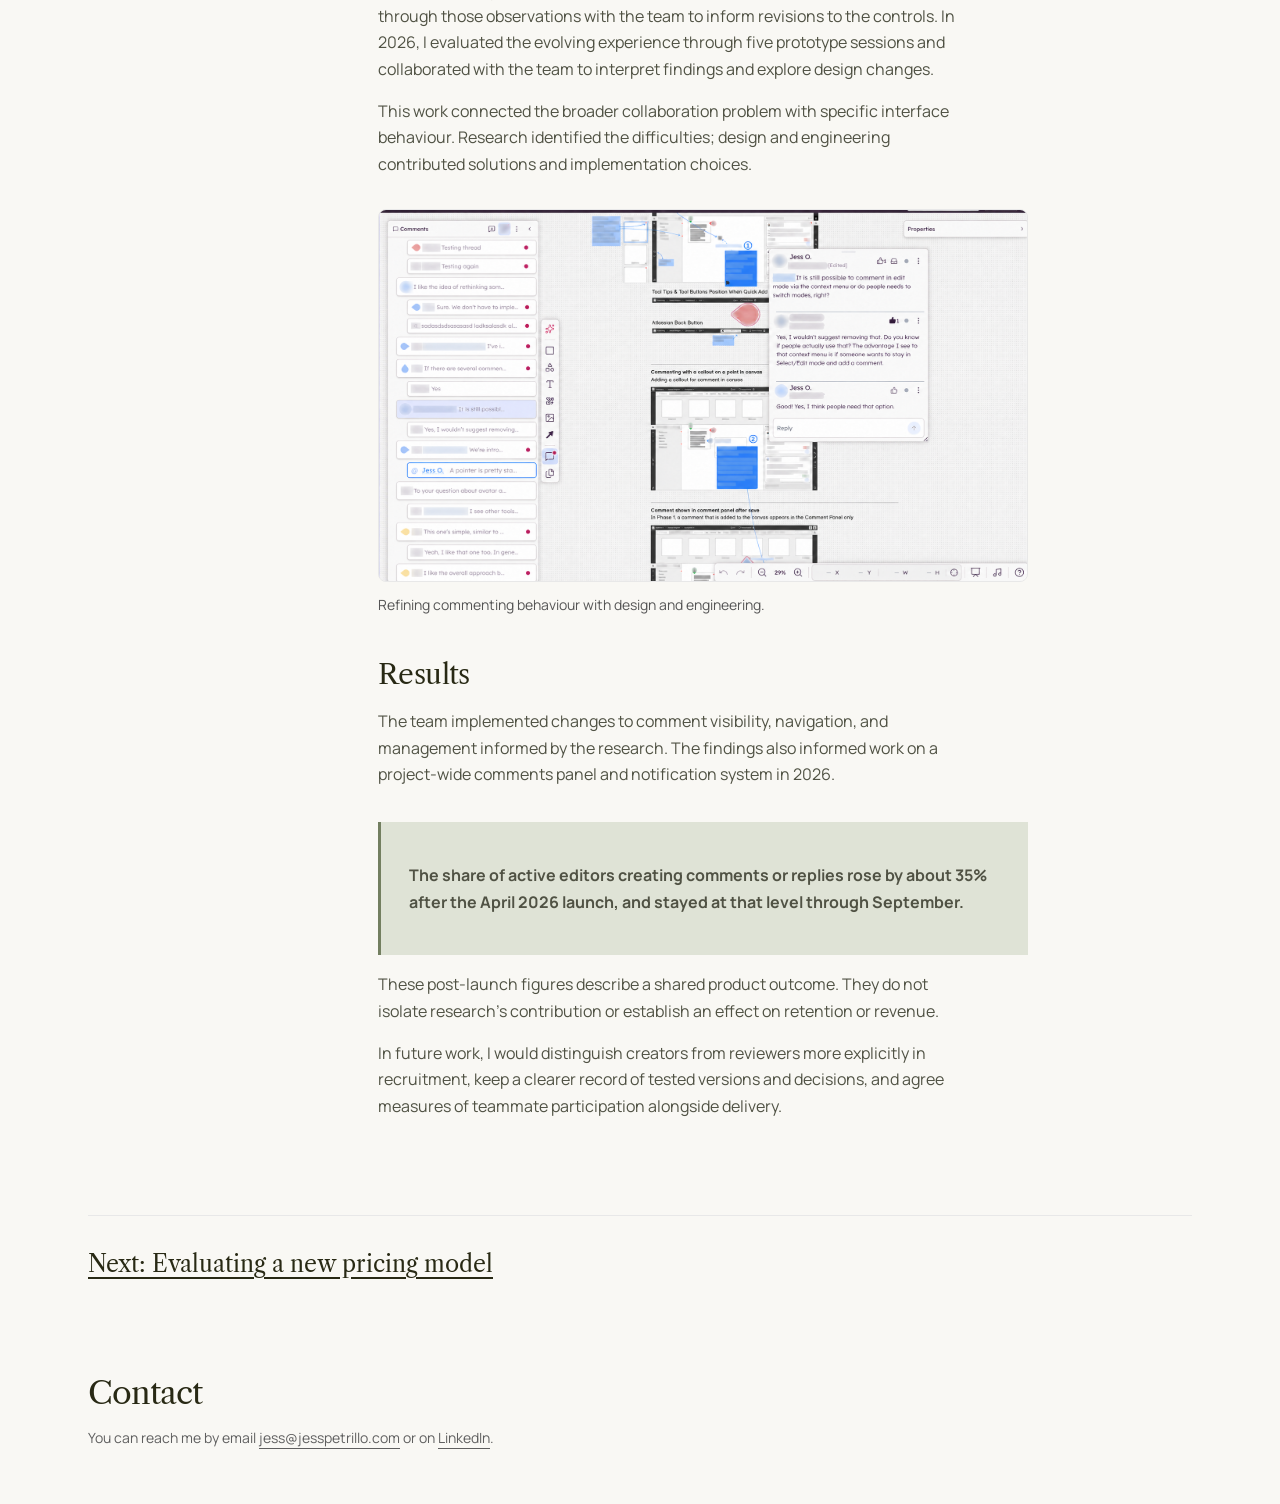
==== commit 90895e29: "Update portfolio content for PM and product research roles - Hero matches the CV: Senior Product Res" ====
--- a/collaboration.html
+++ b/collaboration.html
@@ -1 +1 @@
-<!doctype html><html lang="en"><head><meta charset="utf-8"><meta name="viewport" content="width=device-width,initial-scale=1"><title>Making team feedback easier to follow | Jess Orellanes Petrillo</title><meta name="description" content="Discovery and usability testing informed commenting improvements, developed with product, design, and engineering."><meta name="theme-color" content="#eae7dc"><link rel="icon" href="/assets/favicon.svg" type="image/svg+xml"><link rel="stylesheet" href="/assets/style.css"></head><body><a class="skip" href="#main">Skip to content</a><div class="wrap"><header><a class="brand" href="/">Jess Orellanes Petrillo<span>.</span></a><nav aria-label="Main navigation"><a href="/#work">Selected work</a><a href="/#about">About</a><a class="cv-nav" href="/assets/Jess-Orellanes-Petrillo-CV.pdf" target="_blank" rel="noopener">CV</a><a class="nav-contact" href="#contact">Contact</a></nav></header></div><main id="main" class="wrap"><section class="case-hero"><a class="back" href="/#work">All selected work</a><div class="eyebrow" style="margin-top:32px">Collaboration</div><h1>Making team feedback easier to follow</h1><p class="case-deck" style="--reading-measure:60.0ch">Discovery and usability testing informed commenting improvements, developed with product, design, and engineering.</p></section><div class="case-layout"><aside class="case-side" aria-label="Project overview"><p><strong>Context</strong>A B2B wireframing product used by creators and reviewers</p><p><strong>Focus</strong>Team collaboration</p><p><strong>My role</strong>Leading discovery and evaluating changes through development</p><p><strong>Team</strong>Product, design, and engineering</p><p><strong>Duration</strong>6 weeks across January 2025–March 2026</p><p><strong>Research rounds</strong>Discovery: January 2025. Testing: March and June 2025, March 2026.</p><p style="--reading-measure:60.0ch"><strong>Evidence</strong>8 discovery interviews; iterative testing, including 5 prototype sessions in 2026</p></aside><article class="case-body"><h2>Summary</h2><p style="--reading-measure:60.0ch">I led research into how teams shared wireframes and managed feedback, then worked with product, design, and engineering to prioritise and refine commenting improvements. After the April 2026 launch, a higher share of active editors created comments or replies.</p><h2>The challenge</h2><p style="--reading-measure:60.0ch">Internal analysis found longer retention and higher average revenue among team accounts. With unlimited seats and pricing based on project capacity, the team saw an opportunity to make the product more useful to customer teams. We wanted to understand what prevented people from involving colleagues and keeping feedback connected to their designs.</p><p style="--reading-measure:60.0ch">Participants described manually connecting discussions across tools. Inside the editor, comments could be difficult to find, follow, and relate to the relevant part of a wireframe.</p><h2>My approach</h2><p style="--reading-measure:60.0ch">I conducted eight discovery interviews and reviewed customer evidence and analytics, alongside competitive analysis and a heuristic evaluation. The research identified needs across sharing, component reuse, navigation, and feedback management. I brought these findings into team discussions, where we prioritised comments as an opportunity to make feedback easier to follow and encourage teammate participation.</p><p style="--reading-measure:60.0ch">I brought recommendations into team discussions throughout development. Testing successive versions let me assess how the experience was changing and work through findings with design and engineering.</p><p style="--reading-measure:60.0ch">One example concerned locating a comment on the canvas. Persistent callouts improved visibility, but users still had a small target inside each comment to select its position. I raised the problem; engineering proposed making the whole comment clickable, design agreed, and the change appeared in the next feature preview.</p><p style="--reading-measure:60.0ch">Usability testing also exposed confusion about resolved-comment filters. I worked through those observations with the team to inform revisions to the controls. In 2026, I evaluated the evolving experience through five prototype sessions and collaborated with the team to interpret findings and explore design changes.</p><p style="--reading-measure:60.0ch">This work connected the broader collaboration problem with specific interface behaviour. Research identified the difficulties; design and engineering contributed solutions and implementation choices.</p><figure class="case-stimulus"><a href="/assets/collaboration-comments.png" target="_blank" rel="noopener" aria-label="View full-size commenting discussion"><img src="/assets/collaboration-comments.png" alt="Comments panel and discussion about commenting behaviour alongside annotated interface examples." width="1658" height="949" loading="lazy"></a><figcaption>Refining commenting behaviour with design and engineering.</figcaption></figure><h2>Results</h2><p style="--reading-measure:60.0ch">The team implemented changes to comment visibility, navigation, and management informed by the research. The findings also informed work on a project-wide comments panel and notification system in 2026.</p><aside class="takeaway"><p style="--reading-measure:60.0ch"><strong>The share of active editors creating comments or replies rose by approximately 35% after launch, from 4.6% in January–March to 6.2% in April–June 2026. It remained above 6% through September.</strong></p></aside><p style="--reading-measure:60.0ch">These post-launch figures describe a shared product outcome. They do not isolate research’s contribution or establish an effect on retention or revenue.</p><p style="--reading-measure:60.0ch">In future work, I would distinguish creators from reviewers more explicitly in recruitment, keep a clearer record of tested versions and decisions, and agree measures of teammate participation alongside delivery.</p></article></div><a class="next-case" href="/pricing.html">Next: Evaluating a new pricing model</a></main><div class="wrap"><section class="contact" id="contact"><div><h2>Contact</h2><p>You can reach me by email <a href="mailto:jess@jesspetrillo.com">jess@jesspetrillo.com</a> or on <a href="https://www.linkedin.com/in/jessorellanes/">LinkedIn</a>.</p></div></section></div></body></html>+<!doctype html><html lang="en"><head><meta charset="utf-8"><meta name="viewport" content="width=device-width,initial-scale=1"><title>Making team feedback easier to follow | Jess Orellanes Petrillo</title><meta name="description" content="Discovery and usability testing informed commenting improvements, developed with product, design, and engineering."><meta name="theme-color" content="#eae7dc"><link rel="icon" href="/assets/favicon.svg" type="image/svg+xml"><link rel="stylesheet" href="/assets/style.css"></head><body><a class="skip" href="#main">Skip to content</a><div class="wrap"><header><a class="brand" href="/">Jess Orellanes Petrillo<span>.</span></a><nav aria-label="Main navigation"><a href="/#work">Selected work</a><a href="/#about">About</a><a class="cv-nav" href="/assets/Jess-Orellanes-Petrillo-CV.pdf" target="_blank" rel="noopener">CV</a><a class="nav-contact" href="#contact">Contact</a></nav></header></div><main id="main" class="wrap"><section class="case-hero"><a class="back" href="/#work">All selected work</a><div class="eyebrow" style="margin-top:32px">Collaboration</div><h1>Making team feedback easier to follow</h1><p class="case-deck" style="--reading-measure:60.0ch">Discovery and usability testing informed commenting improvements, developed with product, design, and engineering.</p></section><div class="case-layout"><aside class="case-side" aria-label="Project overview"><p><strong>Context</strong>A B2B wireframing product used by creators and reviewers</p><p><strong>Focus</strong>Team collaboration</p><p><strong>My role</strong>Leading discovery and evaluating changes through development</p><p><strong>Team</strong>Product, design, and engineering</p><p><strong>Duration</strong>6 weeks across January 2025–March 2026</p><p><strong>Research rounds</strong>Discovery: January 2025. Testing: March and June 2025, March 2026.</p><p style="--reading-measure:60.0ch"><strong>Evidence</strong>8 discovery interviews; iterative testing, including 5 prototype sessions in 2026</p></aside><article class="case-body"><h2>Summary</h2><p style="--reading-measure:60.0ch">I led research into how teams shared wireframes and managed feedback, then worked with product, design, and engineering to prioritise and refine commenting improvements. After the April 2026 launch, a higher share of active editors created comments or replies.</p><h2>The challenge</h2><p style="--reading-measure:60.0ch">Internal analysis found longer retention and higher average revenue among team accounts. With unlimited seats and pricing based on project capacity, the team saw an opportunity to make the product more useful to customer teams. We wanted to understand what prevented people from involving colleagues and keeping feedback connected to their designs.</p><p style="--reading-measure:60.0ch">Participants described manually connecting discussions across tools. Inside the editor, comments could be difficult to find, follow, and relate to the relevant part of a wireframe.</p><h2>My approach</h2><p style="--reading-measure:60.0ch">I conducted eight discovery interviews and reviewed customer evidence and analytics, alongside competitive analysis and a heuristic evaluation. The research identified needs across sharing, component reuse, navigation, and feedback management. I brought these findings into team discussions, where we prioritised comments as an opportunity to make feedback easier to follow and encourage teammate participation.</p><p style="--reading-measure:60.0ch">I brought recommendations into team discussions throughout development. Testing successive versions let me assess how the experience was changing and work through findings with design and engineering.</p><p style="--reading-measure:60.0ch">One example concerned locating a comment on the canvas. Persistent callouts improved visibility, but users still had a small target inside each comment to select its position. I raised the problem; engineering proposed making the whole comment clickable, design agreed, and the change appeared in the next feature preview.</p><p style="--reading-measure:60.0ch">Usability testing also exposed confusion about resolved-comment filters. I worked through those observations with the team to inform revisions to the controls. In 2026, I evaluated the evolving experience through five prototype sessions and collaborated with the team to interpret findings and explore design changes.</p><p style="--reading-measure:60.0ch">This work connected the broader collaboration problem with specific interface behaviour. Research identified the difficulties; design and engineering contributed solutions and implementation choices.</p><figure class="case-stimulus"><a href="/assets/collaboration-comments.png" target="_blank" rel="noopener" aria-label="View full-size commenting discussion"><img src="/assets/collaboration-comments.png" alt="Comments panel and discussion about commenting behaviour alongside annotated interface examples." width="1658" height="949" loading="lazy"></a><figcaption>Refining commenting behaviour with design and engineering.</figcaption></figure><h2>Results</h2><p style="--reading-measure:60.0ch">The team implemented changes to comment visibility, navigation, and management informed by the research. The findings also informed work on a project-wide comments panel and notification system in 2026.</p><aside class="takeaway"><p style="--reading-measure:60.0ch"><strong>The share of active editors creating comments or replies rose by about 35% after the April 2026 launch, and stayed at that level through September.</strong></p></aside><p style="--reading-measure:60.0ch">These post-launch figures describe a shared product outcome. They do not isolate research’s contribution or establish an effect on retention or revenue.</p><p style="--reading-measure:60.0ch">In future work, I would distinguish creators from reviewers more explicitly in recruitment, keep a clearer record of tested versions and decisions, and agree measures of teammate participation alongside delivery.</p></article></div><a class="next-case" href="/pricing.html">Next: Evaluating a new pricing model</a></main><div class="wrap"><section class="contact" id="contact"><div><h2>Contact</h2><p>You can reach me by email <a href="mailto:jess@jesspetrillo.com">jess@jesspetrillo.com</a> or on <a href="https://www.linkedin.com/in/jessorellanes/">LinkedIn</a>.</p></div></section></div></body></html>
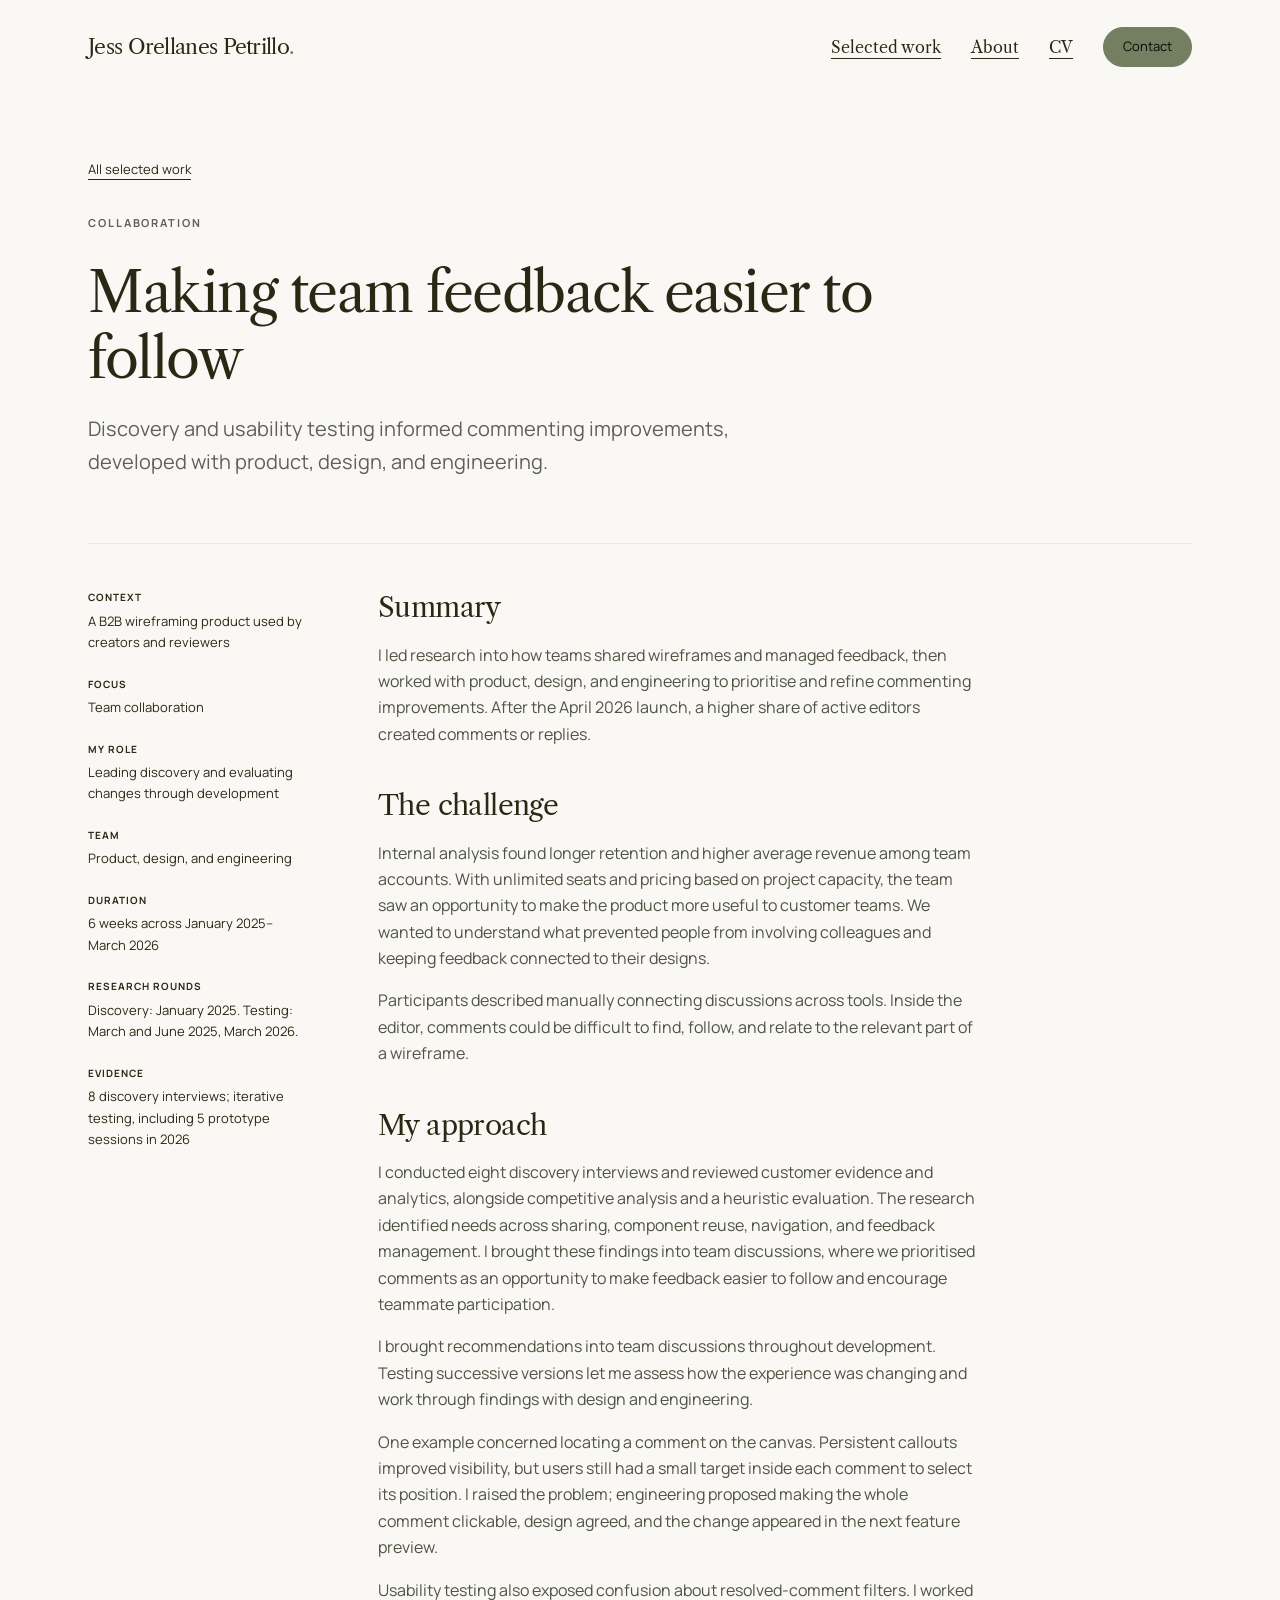
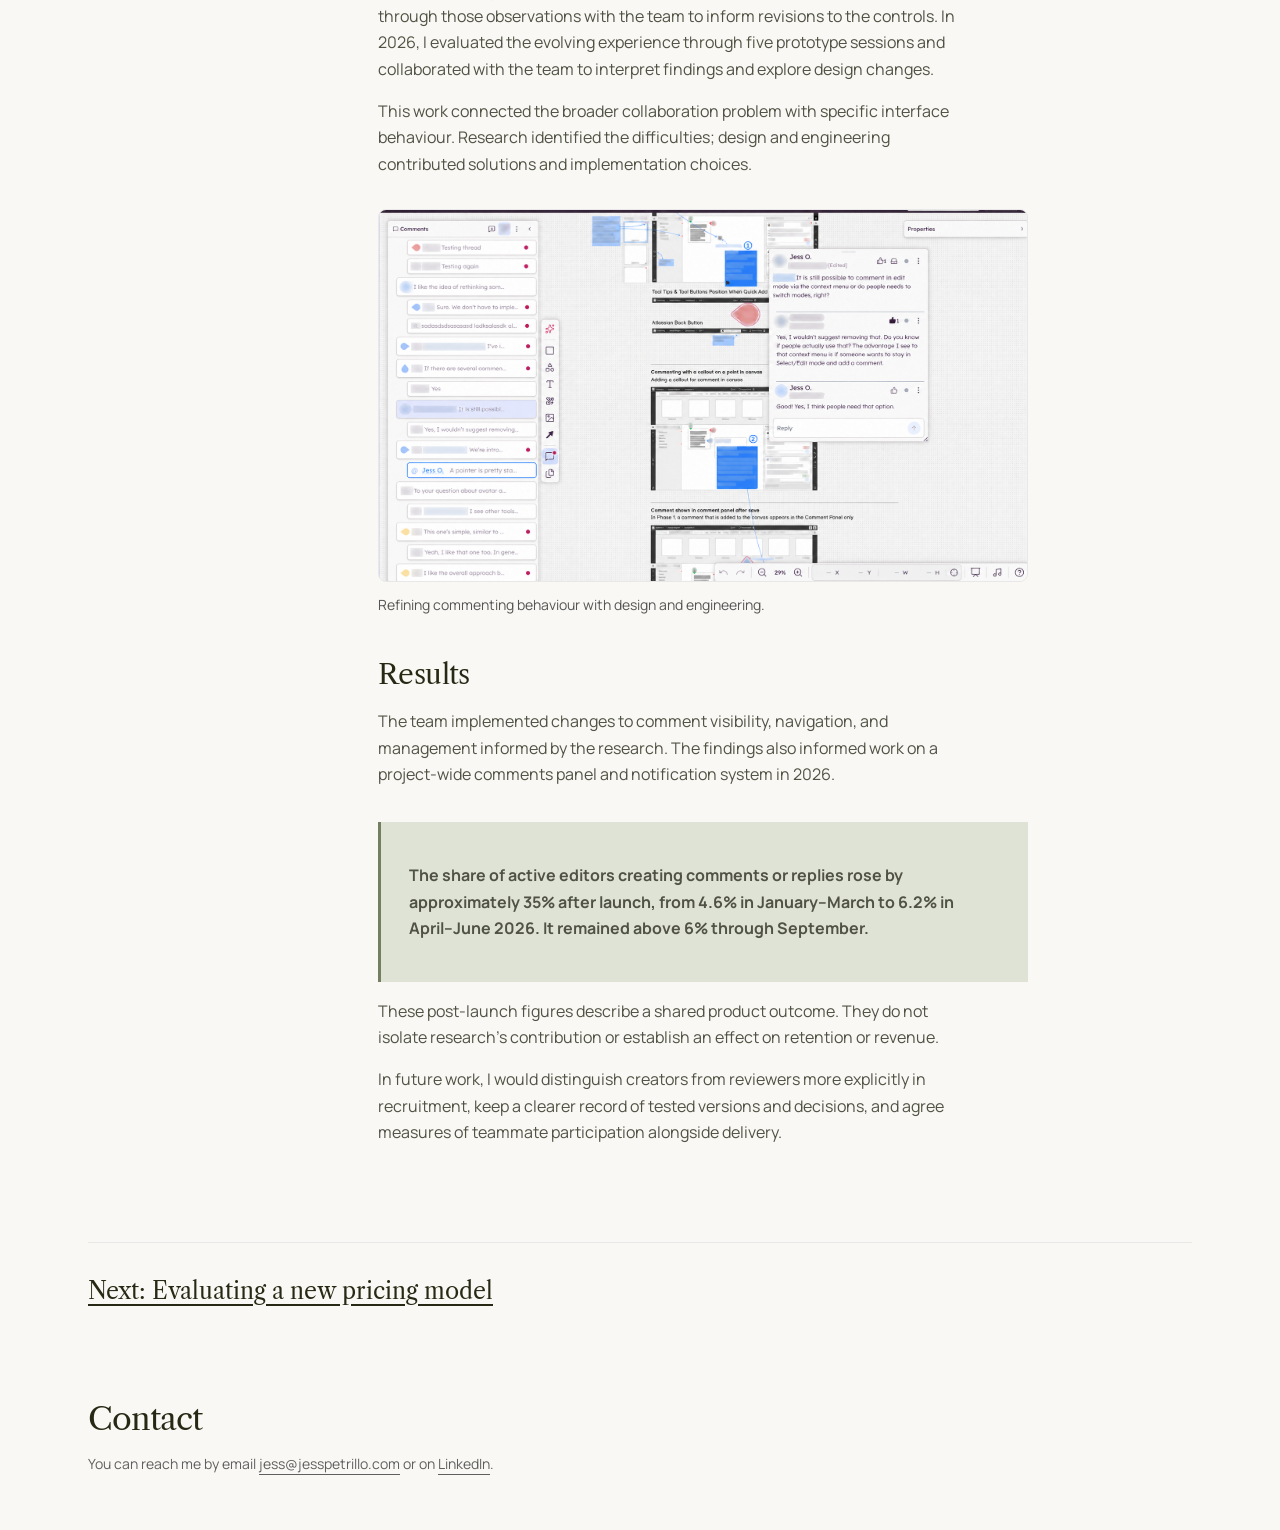
==== commit 7622f69c: "Merge pull request #1 from jesspetrillo/move-portfolio-site Move portfolio site to GitHub Pages" ====
--- a/collaboration.html
+++ b/collaboration.html
@@ -1 +1 @@
-<!doctype html><html lang="en"><head><meta charset="utf-8"><meta name="viewport" content="width=device-width,initial-scale=1"><title>Making team feedback easier to follow | Jess Orellanes Petrillo</title><meta name="description" content="Discovery and usability testing informed commenting improvements, developed with product, design, and engineering."><meta name="theme-color" content="#eae7dc"><link rel="icon" href="/assets/favicon.svg" type="image/svg+xml"><link rel="stylesheet" href="/assets/style.css"></head><body><a class="skip" href="#main">Skip to content</a><div class="wrap"><header><a class="brand" href="/">Jess Orellanes Petrillo<span>.</span></a><nav aria-label="Main navigation"><a href="/#work">Selected work</a><a href="/#about">About</a><a class="cv-nav" href="/assets/Jess-Orellanes-Petrillo-CV.pdf" target="_blank" rel="noopener">CV</a><a class="nav-contact" href="#contact">Contact</a></nav></header></div><main id="main" class="wrap"><section class="case-hero"><a class="back" href="/#work">All selected work</a><div class="eyebrow" style="margin-top:32px">Collaboration</div><h1>Making team feedback easier to follow</h1><p class="case-deck" style="--reading-measure:60.0ch">Discovery and usability testing informed commenting improvements, developed with product, design, and engineering.</p></section><div class="case-layout"><aside class="case-side" aria-label="Project overview"><p><strong>Context</strong>A B2B wireframing product used by creators and reviewers</p><p><strong>Focus</strong>Team collaboration</p><p><strong>My role</strong>Leading discovery and evaluating changes through development</p><p><strong>Team</strong>Product, design, and engineering</p><p><strong>Duration</strong>6 weeks across January 2025–March 2026</p><p><strong>Research rounds</strong>Discovery: January 2025. Testing: March and June 2025, March 2026.</p><p style="--reading-measure:60.0ch"><strong>Evidence</strong>8 discovery interviews; iterative testing, including 5 prototype sessions in 2026</p></aside><article class="case-body"><h2>Summary</h2><p style="--reading-measure:60.0ch">I led research into how teams shared wireframes and managed feedback, then worked with product, design, and engineering to prioritise and refine commenting improvements. After the April 2026 launch, a higher share of active editors created comments or replies.</p><h2>The challenge</h2><p style="--reading-measure:60.0ch">Internal analysis found longer retention and higher average revenue among team accounts. With unlimited seats and pricing based on project capacity, the team saw an opportunity to make the product more useful to customer teams. We wanted to understand what prevented people from involving colleagues and keeping feedback connected to their designs.</p><p style="--reading-measure:60.0ch">Participants described manually connecting discussions across tools. Inside the editor, comments could be difficult to find, follow, and relate to the relevant part of a wireframe.</p><h2>My approach</h2><p style="--reading-measure:60.0ch">I conducted eight discovery interviews and reviewed customer evidence and analytics, alongside competitive analysis and a heuristic evaluation. The research identified needs across sharing, component reuse, navigation, and feedback management. I brought these findings into team discussions, where we prioritised comments as an opportunity to make feedback easier to follow and encourage teammate participation.</p><p style="--reading-measure:60.0ch">I brought recommendations into team discussions throughout development. Testing successive versions let me assess how the experience was changing and work through findings with design and engineering.</p><p style="--reading-measure:60.0ch">One example concerned locating a comment on the canvas. Persistent callouts improved visibility, but users still had a small target inside each comment to select its position. I raised the problem; engineering proposed making the whole comment clickable, design agreed, and the change appeared in the next feature preview.</p><p style="--reading-measure:60.0ch">Usability testing also exposed confusion about resolved-comment filters. I worked through those observations with the team to inform revisions to the controls. In 2026, I evaluated the evolving experience through five prototype sessions and collaborated with the team to interpret findings and explore design changes.</p><p style="--reading-measure:60.0ch">This work connected the broader collaboration problem with specific interface behaviour. Research identified the difficulties; design and engineering contributed solutions and implementation choices.</p><figure class="case-stimulus"><a href="/assets/collaboration-comments.png" target="_blank" rel="noopener" aria-label="View full-size commenting discussion"><img src="/assets/collaboration-comments.png" alt="Comments panel and discussion about commenting behaviour alongside annotated interface examples." width="1658" height="949" loading="lazy"></a><figcaption>Refining commenting behaviour with design and engineering.</figcaption></figure><h2>Results</h2><p style="--reading-measure:60.0ch">The team implemented changes to comment visibility, navigation, and management informed by the research. The findings also informed work on a project-wide comments panel and notification system in 2026.</p><aside class="takeaway"><p style="--reading-measure:60.0ch"><strong>The share of active editors creating comments or replies rose by about 35% after the April 2026 launch, and stayed at that level through September.</strong></p></aside><p style="--reading-measure:60.0ch">These post-launch figures describe a shared product outcome. They do not isolate research’s contribution or establish an effect on retention or revenue.</p><p style="--reading-measure:60.0ch">In future work, I would distinguish creators from reviewers more explicitly in recruitment, keep a clearer record of tested versions and decisions, and agree measures of teammate participation alongside delivery.</p></article></div><a class="next-case" href="/pricing.html">Next: Evaluating a new pricing model</a></main><div class="wrap"><section class="contact" id="contact"><div><h2>Contact</h2><p>You can reach me by email <a href="mailto:jess@jesspetrillo.com">jess@jesspetrillo.com</a> or on <a href="https://www.linkedin.com/in/jessorellanes/">LinkedIn</a>.</p></div></section></div></body></html>+<!doctype html><html lang="en"><head><meta charset="utf-8"><meta name="viewport" content="width=device-width,initial-scale=1"><title>Making team feedback easier to follow | Jess Orellanes Petrillo</title><meta name="description" content="Discovery and usability testing informed commenting improvements, developed with product, design, and engineering."><meta name="theme-color" content="#eae7dc"><link rel="icon" href="/assets/favicon.svg" type="image/svg+xml"><link rel="stylesheet" href="/assets/style.css"></head><body><a class="skip" href="#main">Skip to content</a><div class="wrap"><header><a class="brand" href="/">Jess Orellanes Petrillo<span>.</span></a><nav aria-label="Main navigation"><a href="/#work">Selected work</a><a href="/#about">About</a><a class="cv-nav" href="/assets/Jess-Orellanes-Petrillo-CV.pdf" target="_blank" rel="noopener">CV</a><a class="nav-contact" href="#contact">Contact</a></nav></header></div><main id="main" class="wrap"><section class="case-hero"><a class="back" href="/#work">All selected work</a><div class="eyebrow" style="margin-top:32px">Collaboration</div><h1>Making team feedback easier to follow</h1><p class="case-deck" style="--reading-measure:60.0ch">Discovery and usability testing informed commenting improvements, developed with product, design, and engineering.</p></section><div class="case-layout"><aside class="case-side" aria-label="Project overview"><p><strong>Context</strong>A B2B wireframing product used by creators and reviewers</p><p><strong>Focus</strong>Team collaboration</p><p><strong>My role</strong>Leading discovery and evaluating changes through development</p><p><strong>Team</strong>Product, design, and engineering</p><p><strong>Duration</strong>6 weeks across January 2025–March 2026</p><p><strong>Research rounds</strong>Discovery: January 2025. Testing: March and June 2025, March 2026.</p><p style="--reading-measure:60.0ch"><strong>Evidence</strong>8 discovery interviews; iterative testing, including 5 prototype sessions in 2026</p></aside><article class="case-body"><h2>Summary</h2><p style="--reading-measure:60.0ch">I led research into how teams shared wireframes and managed feedback, then worked with product, design, and engineering to prioritise and refine commenting improvements. After the April 2026 launch, a higher share of active editors created comments or replies.</p><h2>The challenge</h2><p style="--reading-measure:60.0ch">Internal analysis found longer retention and higher average revenue among team accounts. With unlimited seats and pricing based on project capacity, the team saw an opportunity to make the product more useful to customer teams. We wanted to understand what prevented people from involving colleagues and keeping feedback connected to their designs.</p><p style="--reading-measure:60.0ch">Participants described manually connecting discussions across tools. Inside the editor, comments could be difficult to find, follow, and relate to the relevant part of a wireframe.</p><h2>My approach</h2><p style="--reading-measure:60.0ch">I conducted eight discovery interviews and reviewed customer evidence and analytics, alongside competitive analysis and a heuristic evaluation. The research identified needs across sharing, component reuse, navigation, and feedback management. I brought these findings into team discussions, where we prioritised comments as an opportunity to make feedback easier to follow and encourage teammate participation.</p><p style="--reading-measure:60.0ch">I brought recommendations into team discussions throughout development. Testing successive versions let me assess how the experience was changing and work through findings with design and engineering.</p><p style="--reading-measure:60.0ch">One example concerned locating a comment on the canvas. Persistent callouts improved visibility, but users still had a small target inside each comment to select its position. I raised the problem; engineering proposed making the whole comment clickable, design agreed, and the change appeared in the next feature preview.</p><p style="--reading-measure:60.0ch">Usability testing also exposed confusion about resolved-comment filters. I worked through those observations with the team to inform revisions to the controls. In 2026, I evaluated the evolving experience through five prototype sessions and collaborated with the team to interpret findings and explore design changes.</p><p style="--reading-measure:60.0ch">This work connected the broader collaboration problem with specific interface behaviour. Research identified the difficulties; design and engineering contributed solutions and implementation choices.</p><figure class="case-stimulus"><a href="/assets/collaboration-comments.png" target="_blank" rel="noopener" aria-label="View full-size commenting discussion"><img src="/assets/collaboration-comments.png" alt="Comments panel and discussion about commenting behaviour alongside annotated interface examples." width="1658" height="949" loading="lazy"></a><figcaption>Refining commenting behaviour with design and engineering.</figcaption></figure><h2>Results</h2><p style="--reading-measure:60.0ch">The team implemented changes to comment visibility, navigation, and management informed by the research. The findings also informed work on a project-wide comments panel and notification system in 2026.</p><aside class="takeaway"><p style="--reading-measure:60.0ch"><strong>The share of active editors creating comments or replies rose by approximately 35% after launch, from 4.6% in January–March to 6.2% in April–June 2026. It remained above 6% through September.</strong></p></aside><p style="--reading-measure:60.0ch">These post-launch figures describe a shared product outcome. They do not isolate research’s contribution or establish an effect on retention or revenue.</p><p style="--reading-measure:60.0ch">In future work, I would distinguish creators from reviewers more explicitly in recruitment, keep a clearer record of tested versions and decisions, and agree measures of teammate participation alongside delivery.</p></article></div><a class="next-case" href="/pricing.html">Next: Evaluating a new pricing model</a></main><div class="wrap"><section class="contact" id="contact"><div><h2>Contact</h2><p>You can reach me by email <a href="mailto:jess@jesspetrillo.com">jess@jesspetrillo.com</a> or on <a href="https://www.linkedin.com/in/jessorellanes/">LinkedIn</a>.</p></div></section></div></body></html>
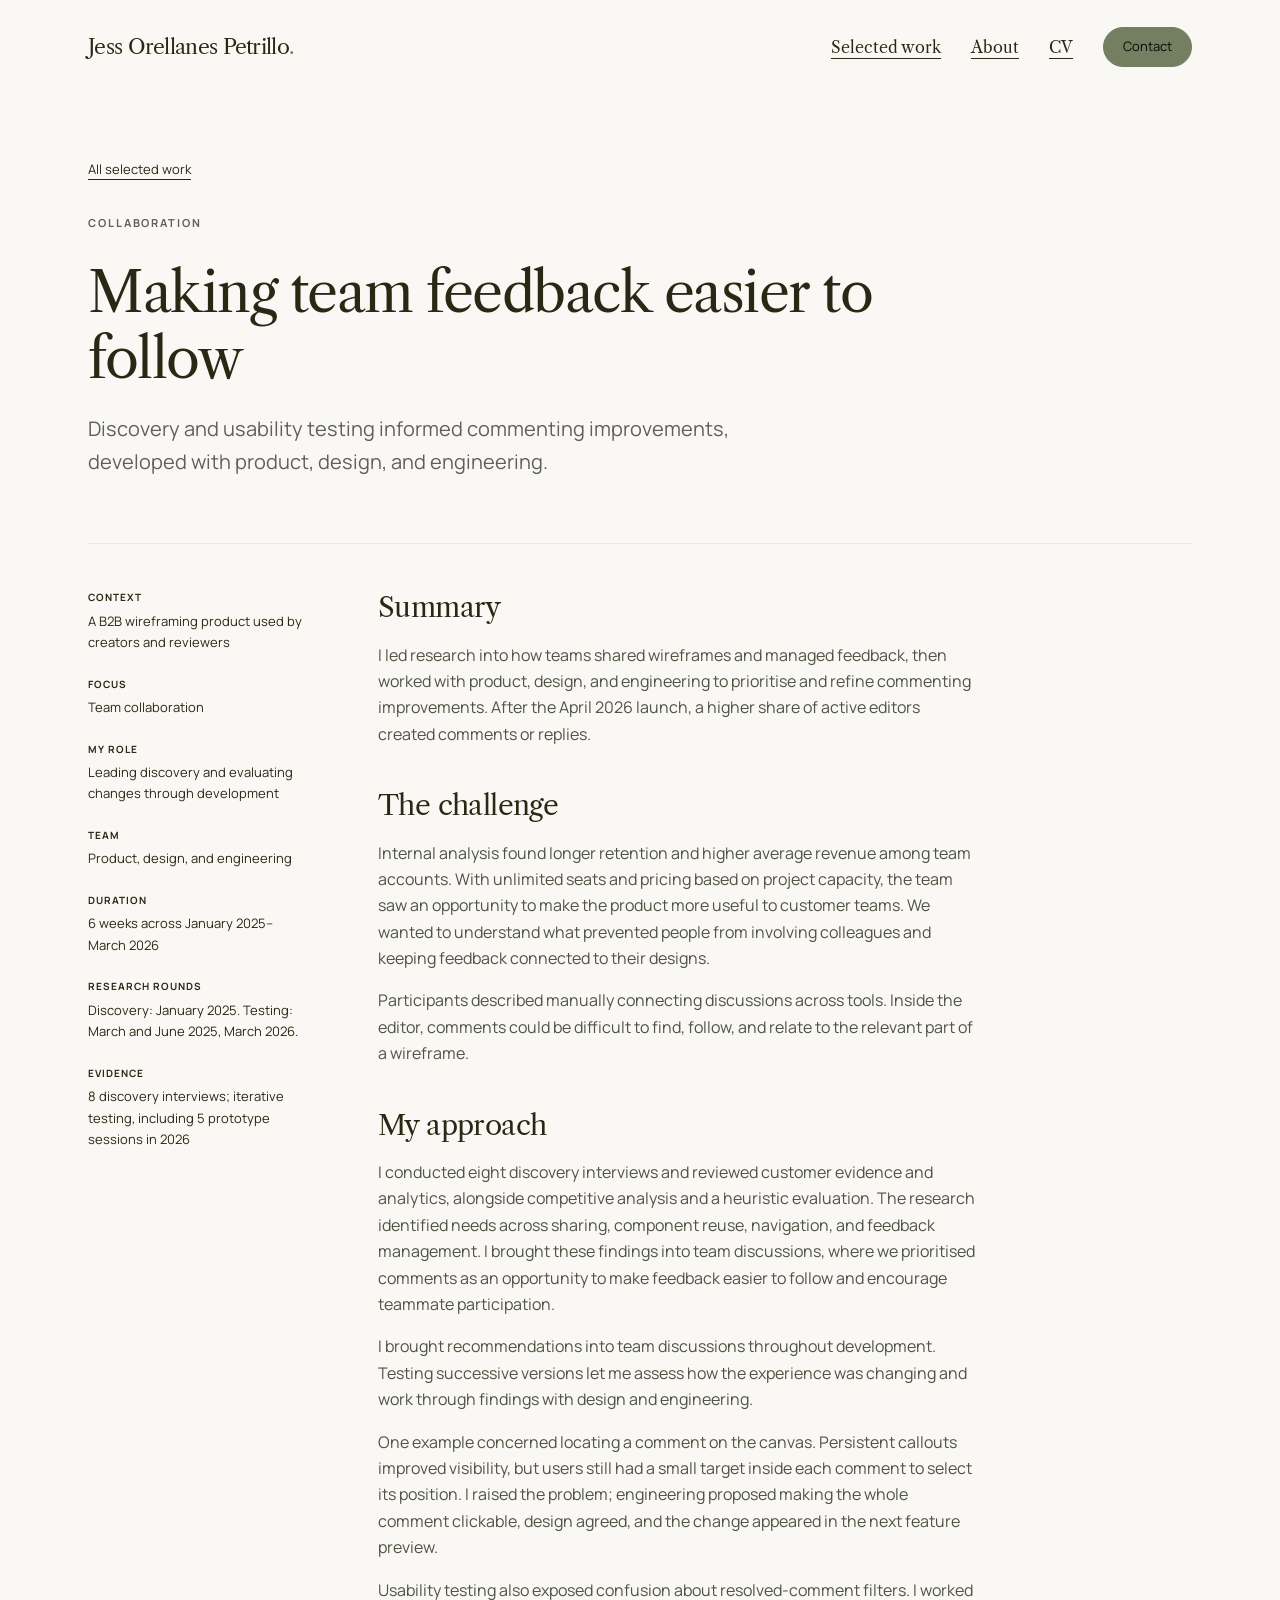
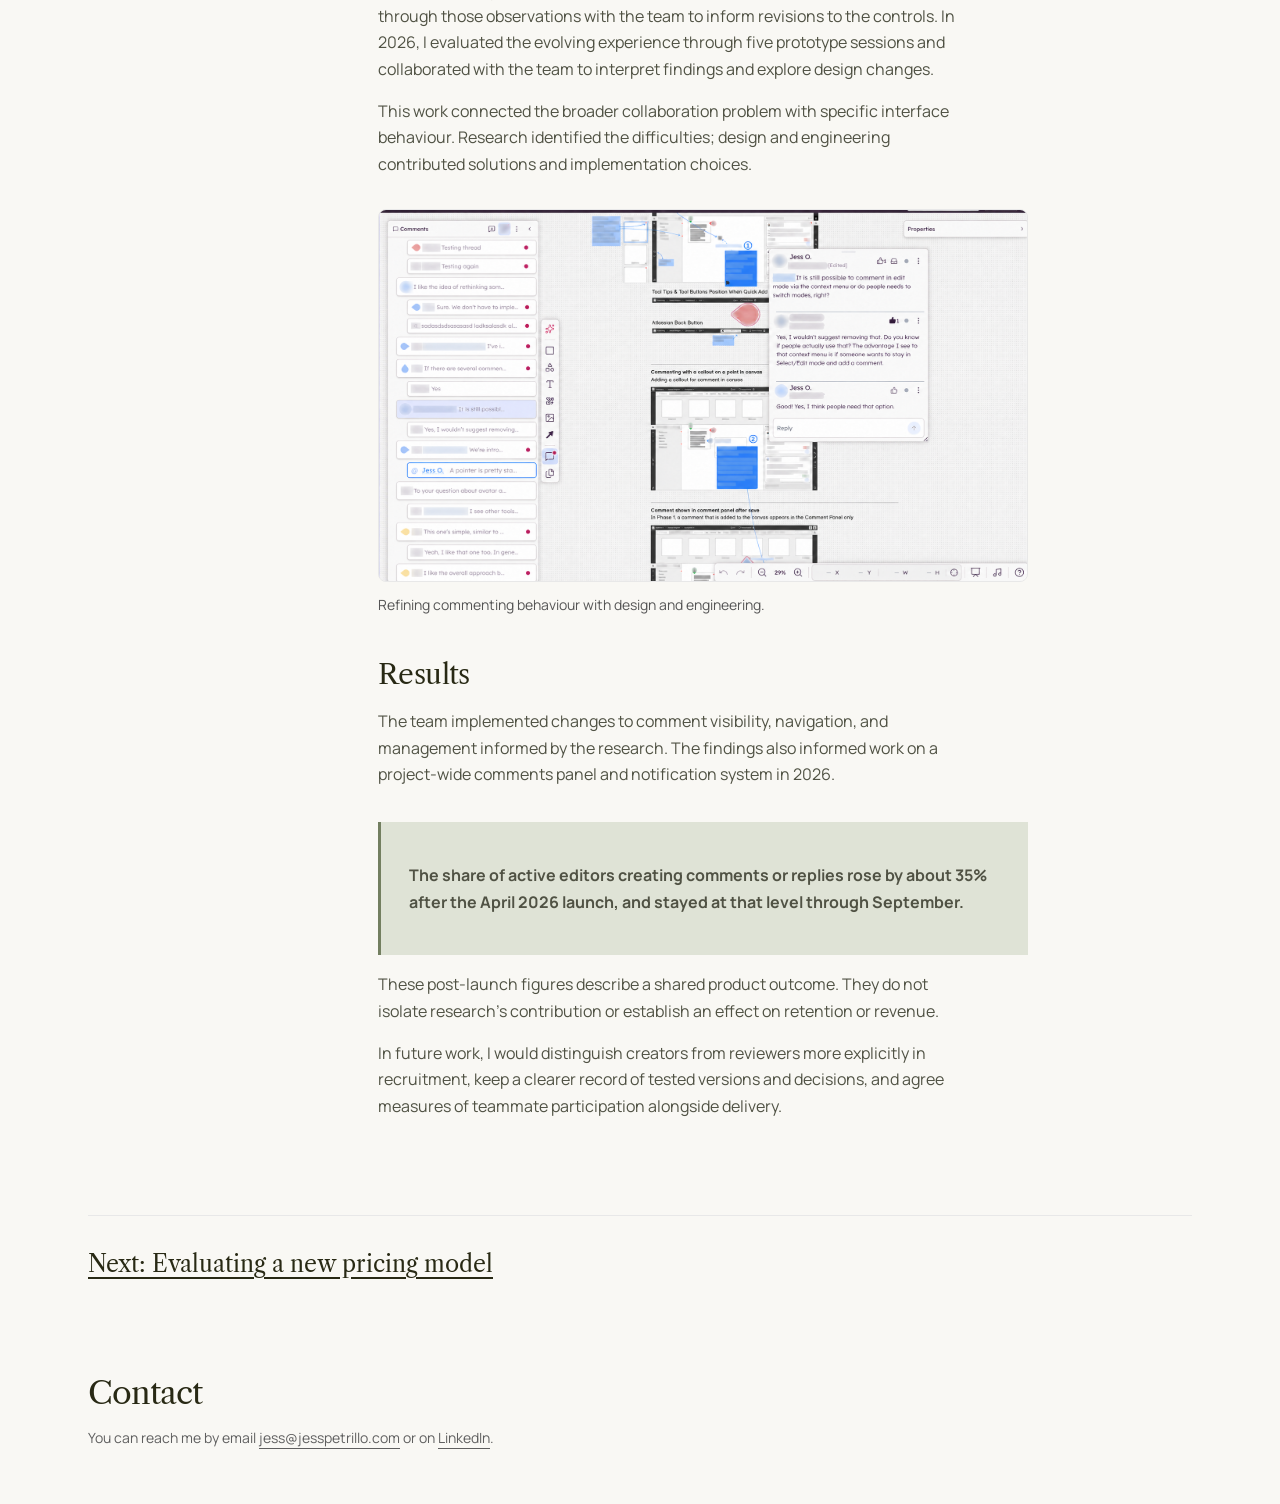
==== commit 33b998e1: "Merge pull request #2 from jesspetrillo/update-portfolio-content Update portfolio content for PM and" ====
--- a/collaboration.html
+++ b/collaboration.html
@@ -1 +1 @@
-<!doctype html><html lang="en"><head><meta charset="utf-8"><meta name="viewport" content="width=device-width,initial-scale=1"><title>Making team feedback easier to follow | Jess Orellanes Petrillo</title><meta name="description" content="Discovery and usability testing informed commenting improvements, developed with product, design, and engineering."><meta name="theme-color" content="#eae7dc"><link rel="icon" href="/assets/favicon.svg" type="image/svg+xml"><link rel="stylesheet" href="/assets/style.css"></head><body><a class="skip" href="#main">Skip to content</a><div class="wrap"><header><a class="brand" href="/">Jess Orellanes Petrillo<span>.</span></a><nav aria-label="Main navigation"><a href="/#work">Selected work</a><a href="/#about">About</a><a class="cv-nav" href="/assets/Jess-Orellanes-Petrillo-CV.pdf" target="_blank" rel="noopener">CV</a><a class="nav-contact" href="#contact">Contact</a></nav></header></div><main id="main" class="wrap"><section class="case-hero"><a class="back" href="/#work">All selected work</a><div class="eyebrow" style="margin-top:32px">Collaboration</div><h1>Making team feedback easier to follow</h1><p class="case-deck" style="--reading-measure:60.0ch">Discovery and usability testing informed commenting improvements, developed with product, design, and engineering.</p></section><div class="case-layout"><aside class="case-side" aria-label="Project overview"><p><strong>Context</strong>A B2B wireframing product used by creators and reviewers</p><p><strong>Focus</strong>Team collaboration</p><p><strong>My role</strong>Leading discovery and evaluating changes through development</p><p><strong>Team</strong>Product, design, and engineering</p><p><strong>Duration</strong>6 weeks across January 2025–March 2026</p><p><strong>Research rounds</strong>Discovery: January 2025. Testing: March and June 2025, March 2026.</p><p style="--reading-measure:60.0ch"><strong>Evidence</strong>8 discovery interviews; iterative testing, including 5 prototype sessions in 2026</p></aside><article class="case-body"><h2>Summary</h2><p style="--reading-measure:60.0ch">I led research into how teams shared wireframes and managed feedback, then worked with product, design, and engineering to prioritise and refine commenting improvements. After the April 2026 launch, a higher share of active editors created comments or replies.</p><h2>The challenge</h2><p style="--reading-measure:60.0ch">Internal analysis found longer retention and higher average revenue among team accounts. With unlimited seats and pricing based on project capacity, the team saw an opportunity to make the product more useful to customer teams. We wanted to understand what prevented people from involving colleagues and keeping feedback connected to their designs.</p><p style="--reading-measure:60.0ch">Participants described manually connecting discussions across tools. Inside the editor, comments could be difficult to find, follow, and relate to the relevant part of a wireframe.</p><h2>My approach</h2><p style="--reading-measure:60.0ch">I conducted eight discovery interviews and reviewed customer evidence and analytics, alongside competitive analysis and a heuristic evaluation. The research identified needs across sharing, component reuse, navigation, and feedback management. I brought these findings into team discussions, where we prioritised comments as an opportunity to make feedback easier to follow and encourage teammate participation.</p><p style="--reading-measure:60.0ch">I brought recommendations into team discussions throughout development. Testing successive versions let me assess how the experience was changing and work through findings with design and engineering.</p><p style="--reading-measure:60.0ch">One example concerned locating a comment on the canvas. Persistent callouts improved visibility, but users still had a small target inside each comment to select its position. I raised the problem; engineering proposed making the whole comment clickable, design agreed, and the change appeared in the next feature preview.</p><p style="--reading-measure:60.0ch">Usability testing also exposed confusion about resolved-comment filters. I worked through those observations with the team to inform revisions to the controls. In 2026, I evaluated the evolving experience through five prototype sessions and collaborated with the team to interpret findings and explore design changes.</p><p style="--reading-measure:60.0ch">This work connected the broader collaboration problem with specific interface behaviour. Research identified the difficulties; design and engineering contributed solutions and implementation choices.</p><figure class="case-stimulus"><a href="/assets/collaboration-comments.png" target="_blank" rel="noopener" aria-label="View full-size commenting discussion"><img src="/assets/collaboration-comments.png" alt="Comments panel and discussion about commenting behaviour alongside annotated interface examples." width="1658" height="949" loading="lazy"></a><figcaption>Refining commenting behaviour with design and engineering.</figcaption></figure><h2>Results</h2><p style="--reading-measure:60.0ch">The team implemented changes to comment visibility, navigation, and management informed by the research. The findings also informed work on a project-wide comments panel and notification system in 2026.</p><aside class="takeaway"><p style="--reading-measure:60.0ch"><strong>The share of active editors creating comments or replies rose by approximately 35% after launch, from 4.6% in January–March to 6.2% in April–June 2026. It remained above 6% through September.</strong></p></aside><p style="--reading-measure:60.0ch">These post-launch figures describe a shared product outcome. They do not isolate research’s contribution or establish an effect on retention or revenue.</p><p style="--reading-measure:60.0ch">In future work, I would distinguish creators from reviewers more explicitly in recruitment, keep a clearer record of tested versions and decisions, and agree measures of teammate participation alongside delivery.</p></article></div><a class="next-case" href="/pricing.html">Next: Evaluating a new pricing model</a></main><div class="wrap"><section class="contact" id="contact"><div><h2>Contact</h2><p>You can reach me by email <a href="mailto:jess@jesspetrillo.com">jess@jesspetrillo.com</a> or on <a href="https://www.linkedin.com/in/jessorellanes/">LinkedIn</a>.</p></div></section></div></body></html>+<!doctype html><html lang="en"><head><meta charset="utf-8"><meta name="viewport" content="width=device-width,initial-scale=1"><title>Making team feedback easier to follow | Jess Orellanes Petrillo</title><meta name="description" content="Discovery and usability testing informed commenting improvements, developed with product, design, and engineering."><meta name="theme-color" content="#eae7dc"><link rel="icon" href="/assets/favicon.svg" type="image/svg+xml"><link rel="stylesheet" href="/assets/style.css"></head><body><a class="skip" href="#main">Skip to content</a><div class="wrap"><header><a class="brand" href="/">Jess Orellanes Petrillo<span>.</span></a><nav aria-label="Main navigation"><a href="/#work">Selected work</a><a href="/#about">About</a><a class="cv-nav" href="/assets/Jess-Orellanes-Petrillo-CV.pdf" target="_blank" rel="noopener">CV</a><a class="nav-contact" href="#contact">Contact</a></nav></header></div><main id="main" class="wrap"><section class="case-hero"><a class="back" href="/#work">All selected work</a><div class="eyebrow" style="margin-top:32px">Collaboration</div><h1>Making team feedback easier to follow</h1><p class="case-deck" style="--reading-measure:60.0ch">Discovery and usability testing informed commenting improvements, developed with product, design, and engineering.</p></section><div class="case-layout"><aside class="case-side" aria-label="Project overview"><p><strong>Context</strong>A B2B wireframing product used by creators and reviewers</p><p><strong>Focus</strong>Team collaboration</p><p><strong>My role</strong>Leading discovery and evaluating changes through development</p><p><strong>Team</strong>Product, design, and engineering</p><p><strong>Duration</strong>6 weeks across January 2025–March 2026</p><p><strong>Research rounds</strong>Discovery: January 2025. Testing: March and June 2025, March 2026.</p><p style="--reading-measure:60.0ch"><strong>Evidence</strong>8 discovery interviews; iterative testing, including 5 prototype sessions in 2026</p></aside><article class="case-body"><h2>Summary</h2><p style="--reading-measure:60.0ch">I led research into how teams shared wireframes and managed feedback, then worked with product, design, and engineering to prioritise and refine commenting improvements. After the April 2026 launch, a higher share of active editors created comments or replies.</p><h2>The challenge</h2><p style="--reading-measure:60.0ch">Internal analysis found longer retention and higher average revenue among team accounts. With unlimited seats and pricing based on project capacity, the team saw an opportunity to make the product more useful to customer teams. We wanted to understand what prevented people from involving colleagues and keeping feedback connected to their designs.</p><p style="--reading-measure:60.0ch">Participants described manually connecting discussions across tools. Inside the editor, comments could be difficult to find, follow, and relate to the relevant part of a wireframe.</p><h2>My approach</h2><p style="--reading-measure:60.0ch">I conducted eight discovery interviews and reviewed customer evidence and analytics, alongside competitive analysis and a heuristic evaluation. The research identified needs across sharing, component reuse, navigation, and feedback management. I brought these findings into team discussions, where we prioritised comments as an opportunity to make feedback easier to follow and encourage teammate participation.</p><p style="--reading-measure:60.0ch">I brought recommendations into team discussions throughout development. Testing successive versions let me assess how the experience was changing and work through findings with design and engineering.</p><p style="--reading-measure:60.0ch">One example concerned locating a comment on the canvas. Persistent callouts improved visibility, but users still had a small target inside each comment to select its position. I raised the problem; engineering proposed making the whole comment clickable, design agreed, and the change appeared in the next feature preview.</p><p style="--reading-measure:60.0ch">Usability testing also exposed confusion about resolved-comment filters. I worked through those observations with the team to inform revisions to the controls. In 2026, I evaluated the evolving experience through five prototype sessions and collaborated with the team to interpret findings and explore design changes.</p><p style="--reading-measure:60.0ch">This work connected the broader collaboration problem with specific interface behaviour. Research identified the difficulties; design and engineering contributed solutions and implementation choices.</p><figure class="case-stimulus"><a href="/assets/collaboration-comments.png" target="_blank" rel="noopener" aria-label="View full-size commenting discussion"><img src="/assets/collaboration-comments.png" alt="Comments panel and discussion about commenting behaviour alongside annotated interface examples." width="1658" height="949" loading="lazy"></a><figcaption>Refining commenting behaviour with design and engineering.</figcaption></figure><h2>Results</h2><p style="--reading-measure:60.0ch">The team implemented changes to comment visibility, navigation, and management informed by the research. The findings also informed work on a project-wide comments panel and notification system in 2026.</p><aside class="takeaway"><p style="--reading-measure:60.0ch"><strong>The share of active editors creating comments or replies rose by about 35% after the April 2026 launch, and stayed at that level through September.</strong></p></aside><p style="--reading-measure:60.0ch">These post-launch figures describe a shared product outcome. They do not isolate research’s contribution or establish an effect on retention or revenue.</p><p style="--reading-measure:60.0ch">In future work, I would distinguish creators from reviewers more explicitly in recruitment, keep a clearer record of tested versions and decisions, and agree measures of teammate participation alongside delivery.</p></article></div><a class="next-case" href="/pricing.html">Next: Evaluating a new pricing model</a></main><div class="wrap"><section class="contact" id="contact"><div><h2>Contact</h2><p>You can reach me by email <a href="mailto:jess@jesspetrillo.com">jess@jesspetrillo.com</a> or on <a href="https://www.linkedin.com/in/jessorellanes/">LinkedIn</a>.</p></div></section></div></body></html>
